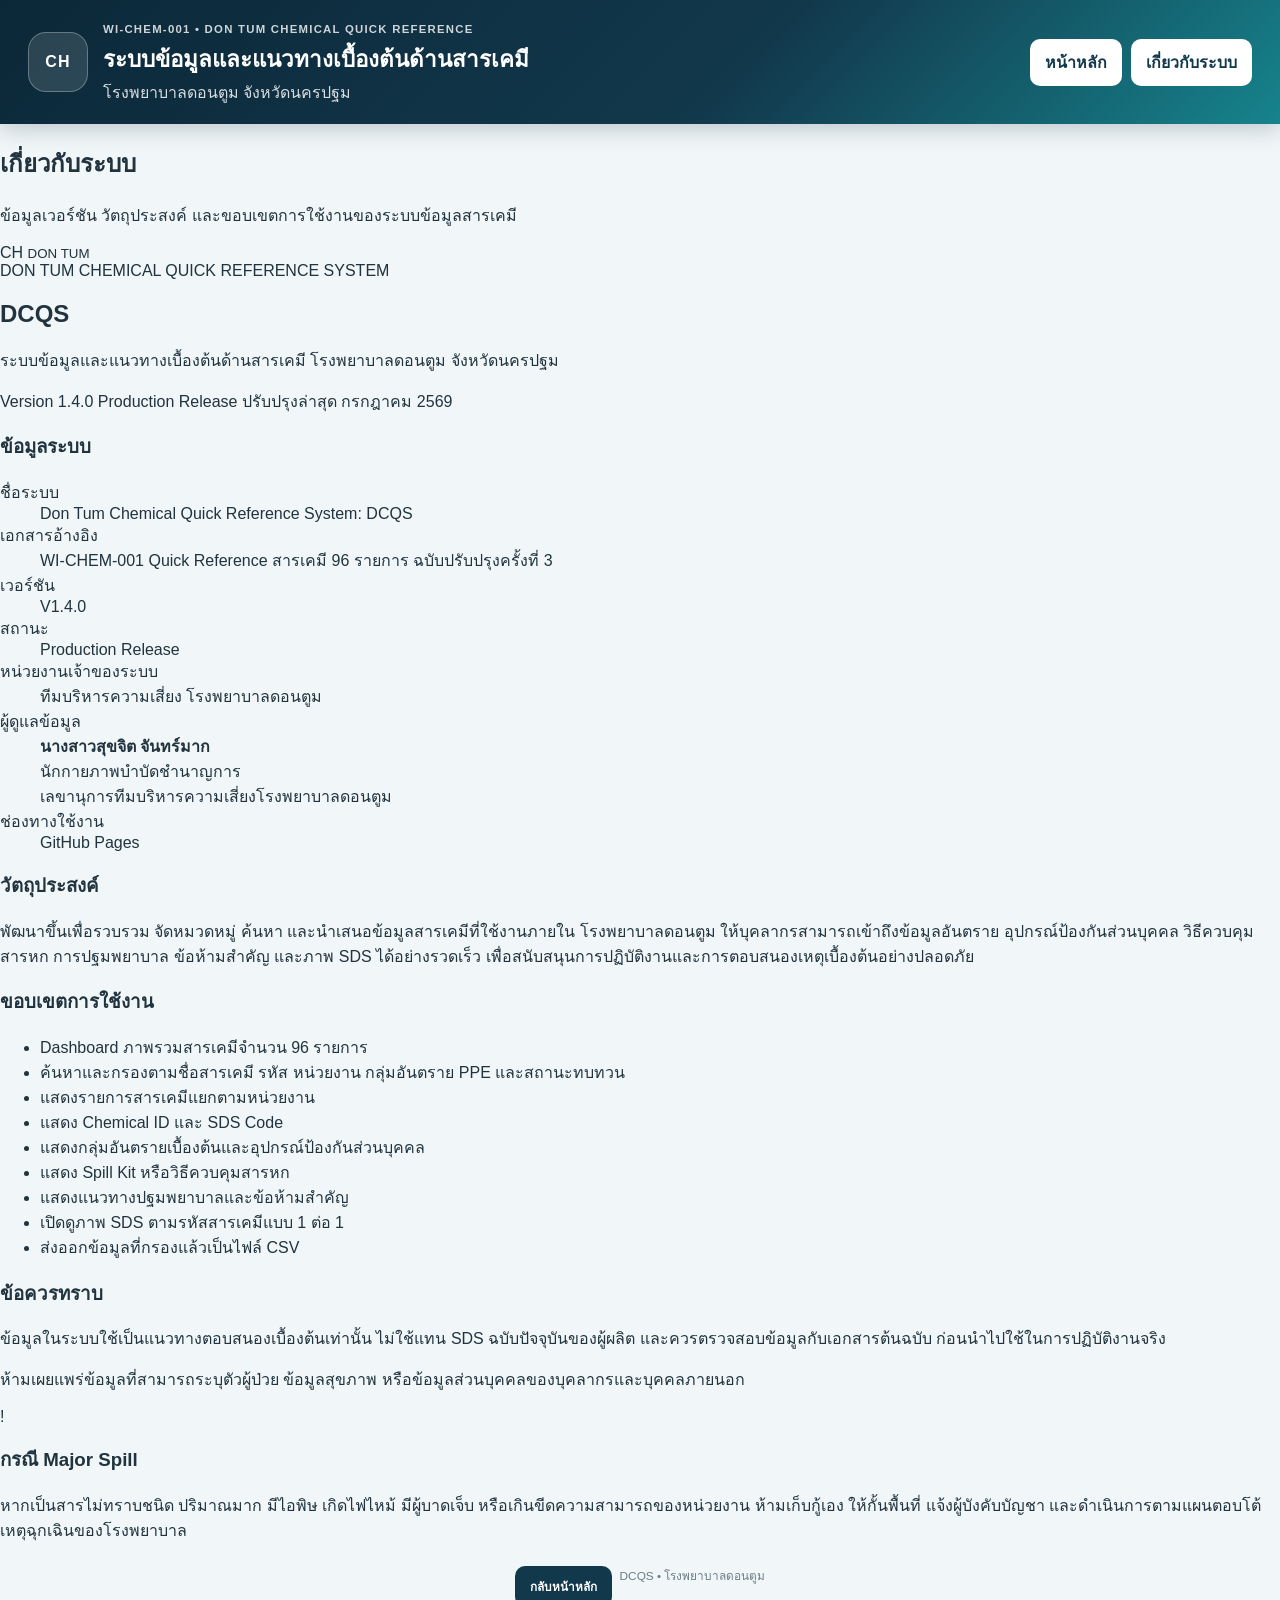
==== about.html @ 9b23b2ec "ปรับระบบให้รองรับทั้งโทรศัพท์และคอมพิวเตอร์" ====
<!doctype html>
<html lang="th">
<head>
  <meta charset="utf-8">
  <meta name="viewport" content="width=device-width, initial-scale=1">
  <meta name="theme-color" content="#12384c">
  <meta name="description" content="ข้อมูลเกี่ยวกับระบบข้อมูลและแนวทางเบื้องต้นด้านสารเคมี โรงพยาบาลดอนตูม">
  <title>เกี่ยวกับระบบ | ระบบข้อมูลสารเคมี โรงพยาบาลดอนตูม</title>
  <link rel="stylesheet" href="assets/style.css?v=15">
</head>
<body class="about-page">
  <header class="topbar">
    <div class="brand">
      <div class="brand-mark">CH</div>
      <div>
        <span class="eyebrow">WI-CHEM-001 • DON TUM CHEMICAL QUICK REFERENCE</span>
        <h1>ระบบข้อมูลและแนวทางเบื้องต้นด้านสารเคมี</h1>
        <p>โรงพยาบาลดอนตูม จังหวัดนครปฐม</p>
      </div>
    </div>
    <div class="header-actions">
      <a class="btn light nav-button" href="index.html">หน้าหลัก</a>
      <a class="btn light nav-button active" href="about.html" aria-current="page">เกี่ยวกับระบบ</a>
    </div>
  </header>

  <main class="about-container">
    <section class="about-page-title">
      <h2>เกี่ยวกับระบบ</h2>
      <p>ข้อมูลเวอร์ชัน วัตถุประสงค์ และขอบเขตการใช้งานของระบบข้อมูลสารเคมี</p>
    </section>

    <section class="about-hero">
      <div class="about-logo" aria-hidden="true">
        <span>CH</span>
        <small>DON TUM</small>
      </div>
      <div class="about-hero-content">
        <span class="about-eyebrow">DON TUM CHEMICAL QUICK REFERENCE SYSTEM</span>
        <h1>DCQS</h1>
        <p>ระบบข้อมูลและแนวทางเบื้องต้นด้านสารเคมี โรงพยาบาลดอนตูม จังหวัดนครปฐม</p>
        <div class="version-badges">
          <span>Version 1.4.0</span>
          <span>Production Release</span>
          <span>ปรับปรุงล่าสุด กรกฎาคม 2569</span>
        </div>
      </div>
    </section>

    <section class="about-grid">
      <article class="about-card">
        <h3>ข้อมูลระบบ</h3>
        <dl class="system-info-list">
          <div>
            <dt>ชื่อระบบ</dt>
            <dd>Don Tum Chemical Quick Reference System: DCQS</dd>
          </div>
          <div>
            <dt>เอกสารอ้างอิง</dt>
            <dd>WI-CHEM-001 Quick Reference สารเคมี 96 รายการ ฉบับปรับปรุงครั้งที่ 3</dd>
          </div>
          <div>
            <dt>เวอร์ชัน</dt>
            <dd>V1.4.0</dd>
          </div>
          <div>
            <dt>สถานะ</dt>
            <dd>Production Release</dd>
          </div>
          <div>
            <dt>หน่วยงานเจ้าของระบบ</dt>
            <dd>ทีมบริหารความเสี่ยง โรงพยาบาลดอนตูม</dd>
          </div>
          <div>
            <dt>ผู้ดูแลข้อมูล</dt>
            <dd>
              <strong>นางสาวสุขจิต จันทร์มาก</strong><br>
              นักกายภาพบำบัดชำนาญการ<br>
              เลขานุการทีมบริหารความเสี่ยงโรงพยาบาลดอนตูม
            </dd>
          </div>
          <div>
            <dt>ช่องทางใช้งาน</dt>
            <dd>GitHub Pages</dd>
          </div>
        </dl>
      </article>

      <article class="about-card">
        <h3>วัตถุประสงค์</h3>
        <p class="about-paragraph">
          พัฒนาขึ้นเพื่อรวบรวม จัดหมวดหมู่ ค้นหา และนำเสนอข้อมูลสารเคมีที่ใช้งานภายใน
          โรงพยาบาลดอนตูม ให้บุคลากรสามารถเข้าถึงข้อมูลอันตราย อุปกรณ์ป้องกันส่วนบุคคล
          วิธีควบคุมสารหก การปฐมพยาบาล ข้อห้ามสำคัญ และภาพ SDS ได้อย่างรวดเร็ว
          เพื่อสนับสนุนการปฏิบัติงานและการตอบสนองเหตุเบื้องต้นอย่างปลอดภัย
        </p>
      </article>

      <article class="about-card">
        <h3>ขอบเขตการใช้งาน</h3>
        <ul class="about-list">
          <li>Dashboard ภาพรวมสารเคมีจำนวน 96 รายการ</li>
          <li>ค้นหาและกรองตามชื่อสารเคมี รหัส หน่วยงาน กลุ่มอันตราย PPE และสถานะทบทวน</li>
          <li>แสดงรายการสารเคมีแยกตามหน่วยงาน</li>
          <li>แสดง Chemical ID และ SDS Code</li>
          <li>แสดงกลุ่มอันตรายเบื้องต้นและอุปกรณ์ป้องกันส่วนบุคคล</li>
          <li>แสดง Spill Kit หรือวิธีควบคุมสารหก</li>
          <li>แสดงแนวทางปฐมพยาบาลและข้อห้ามสำคัญ</li>
          <li>เปิดดูภาพ SDS ตามรหัสสารเคมีแบบ 1 ต่อ 1</li>
          <li>ส่งออกข้อมูลที่กรองแล้วเป็นไฟล์ CSV</li>
        </ul>
      </article>

      <article class="about-card about-warning-card">
        <h3>ข้อควรทราบ</h3>
        <p>
          ข้อมูลในระบบใช้เป็นแนวทางตอบสนองเบื้องต้นเท่านั้น
          ไม่ใช้แทน SDS ฉบับปัจจุบันของผู้ผลิต และควรตรวจสอบข้อมูลกับเอกสารต้นฉบับ
          ก่อนนำไปใช้ในการปฏิบัติงานจริง
        </p>
        <p class="about-strong-warning">
          ห้ามเผยแพร่ข้อมูลที่สามารถระบุตัวผู้ป่วย ข้อมูลสุขภาพ
          หรือข้อมูลส่วนบุคคลของบุคลากรและบุคคลภายนอก
        </p>
      </article>
    </section>

    <section class="about-emergency">
      <div class="about-emergency-icon">!</div>
      <div>
        <h3>กรณี Major Spill</h3>
        <p>
          หากเป็นสารไม่ทราบชนิด ปริมาณมาก มีไอพิษ เกิดไฟไหม้ มีผู้บาดเจ็บ
          หรือเกินขีดความสามารถของหน่วยงาน ห้ามเก็บกู้เอง
          ให้กั้นพื้นที่ แจ้งผู้บังคับบัญชา และดำเนินการตามแผนตอบโต้เหตุฉุกเฉินของโรงพยาบาล
        </p>
      </div>
    </section>

    <footer class="about-footer">
      <a class="btn primary" href="index.html">กลับหน้าหลัก</a>
      <span>DCQS • โรงพยาบาลดอนตูม</span>
    </footer>
  </main>
</body>
</html>
---- assets/style.css ----
:root{
  --navy:#12384c;--navy2:#0b2838;--teal:#16838c;--blue:#2764c5;
  --bg:#f1f6f8;--white:#fff;--text:#20333e;--muted:#6b7d87;
  --border:#d8e4e9;--danger:#b42318;--warning:#a96200;--safe:#257746;
  --shadow:0 8px 28px rgba(17,52,70,.08);
}
*{box-sizing:border-box}html{scroll-behavior:smooth}
body{margin:0;background:var(--bg);color:var(--text);font-family:Tahoma,"Noto Sans Thai",Arial,sans-serif}
button,input,select,textarea{font:inherit}button{cursor:pointer}
.topbar{display:flex;align-items:center;justify-content:space-between;gap:18px;padding:19px 28px;background:linear-gradient(135deg,var(--navy2),var(--navy) 58%,var(--teal));color:#fff;box-shadow:0 5px 22px rgba(11,40,56,.22)}
.brand{display:flex;align-items:center;gap:15px}.brand-mark{display:grid;place-items:center;width:60px;height:60px;border:1px solid rgba(255,255,255,.28);border-radius:18px;background:rgba(255,255,255,.13);font-weight:900;letter-spacing:.08em}
.eyebrow{font-size:.71rem;font-weight:800;letter-spacing:.11em;opacity:.8}.brand h1{margin:4px 0 3px;font-size:1.4rem}.brand p{margin:0;opacity:.84}
.header-actions{display:flex;gap:9px;flex-wrap:wrap}
.btn{display:inline-flex;align-items:center;justify-content:center;gap:7px;border:1px solid transparent;border-radius:10px;padding:10px 14px;font-weight:800;text-decoration:none}
.btn.light{background:#fff;color:var(--navy)}.btn.outline{background:#fff;color:var(--navy);border-color:#b9ccd5}.btn.primary{background:var(--navy);color:#fff}.btn.danger{background:var(--danger);color:#fff}.btn.small{padding:7px 10px;font-size:.76rem}.btn:disabled{opacity:.5;cursor:not-allowed}
.layout{display:grid;grid-template-columns:270px minmax(0,1fr);min-height:calc(100vh - 100px)}
.sidebar{background:#fff;border-right:1px solid var(--border);padding:21px 18px;position:sticky;top:0;height:100vh;overflow:auto}.sidebar-head{display:flex;align-items:center;justify-content:space-between;margin-bottom:18px}
.text-button{border:0;background:transparent;color:var(--blue);font-size:.79rem;font-weight:800}
.field{display:block;margin-bottom:14px}.field>span,.field>label{display:block;margin-bottom:6px;color:var(--muted);font-size:.81rem;font-weight:700}.field input,.field select,.field textarea{width:100%;padding:10px 11px;border:1px solid #c6d6de;border-radius:9px;background:#fff;color:var(--text);outline:none}.field textarea{min-height:82px;resize:vertical}.field input:focus,.field select:focus,.field textarea:focus{border-color:var(--teal);box-shadow:0 0 0 3px rgba(22,131,140,.12)}
.note{display:flex;flex-direction:column;gap:5px;margin-top:16px;padding:12px;border-radius:11px;background:#edf6f7;font-size:.78rem;line-height:1.55}.note b{color:var(--navy)}.note span{color:var(--muted)}.note.warning{background:#fff4df}.note.danger{background:#feebe9}
.content{min-width:0;width:100%;max-width:1750px;margin:0 auto;padding:24px}.page-title{display:flex;align-items:center;justify-content:space-between;gap:16px;margin-bottom:17px}.page-title h2{margin:0 0 5px;color:var(--navy);font-size:1.5rem}.page-title p{margin:0;color:var(--muted)}
.status-banner{margin-bottom:16px;padding:13px 15px;border-radius:11px;border:1px solid #c9dce3;background:#edf7f8;color:var(--navy);line-height:1.5}.status-banner.warning{border-color:#f0d6a6;background:#fff6e5;color:#7d4b00}.status-banner.danger{border-color:#f1c2bd;background:#fff0ee;color:#8f1e16}
.kpi-grid{display:grid;grid-template-columns:repeat(5,minmax(150px,1fr));gap:14px;margin-bottom:16px}.kpi-card{display:flex;align-items:center;gap:13px;padding:17px;background:#fff;border:1px solid var(--border);border-radius:14px;box-shadow:var(--shadow)}.icon{display:grid;place-items:center;width:42px;height:42px;border-radius:12px;background:#eaf4f6;color:var(--teal);font-weight:900}.kpi-card b{display:block;color:var(--navy);font-size:1.72rem;line-height:1.1}.kpi-card small{display:block;margin-top:5px;color:var(--muted)}.kpi-card.hazard .icon{background:#feebe9;color:var(--danger)}.kpi-card.ppe .icon{background:#e9f5ed;color:var(--safe)}
.chart-grid{display:grid;grid-template-columns:repeat(2,minmax(0,1fr));gap:16px;margin-bottom:16px}.panel{min-width:0;background:#fff;border:1px solid var(--border);border-radius:14px;box-shadow:var(--shadow)}.panel-head{display:flex;align-items:flex-start;justify-content:space-between;gap:12px;padding:17px 18px 0}.panel-head h3{margin:0 0 4px;color:var(--navy);font-size:1rem}.panel-head p{margin:0;color:var(--muted);font-size:.81rem}.chart-box{height:325px;padding:12px 16px 18px}
.table-panel{margin-bottom:16px}.table-head{padding-bottom:14px}.legend{display:flex;gap:11px;flex-wrap:wrap;color:var(--muted);font-size:.74rem}.legend span{display:flex;align-items:center;gap:5px}.dot{width:8px;height:8px;border-radius:50%}.dot.danger{background:var(--danger)}.dot.safe{background:var(--safe)}
.table-wrap{overflow:auto;border-top:1px solid var(--border);border-bottom:1px solid var(--border)}table{width:100%;border-collapse:collapse;background:#fff;font-size:.8rem}th,td{padding:10px;border-bottom:1px solid #e7eef2;text-align:left;vertical-align:top}th{position:sticky;top:0;z-index:2;background:#eaf2f5;color:var(--navy);white-space:nowrap;font-size:.75rem}tbody tr:hover td{background:#f8fbfc}.name-cell{min-width:220px}.name-cell b{display:block;color:var(--navy)}.name-cell span{display:block;margin-top:4px;color:var(--muted)}.detail-cell{min-width:165px;line-height:1.5}.badge-list{display:flex;flex-wrap:wrap;gap:4px;min-width:170px}.badge{display:inline-flex;padding:4px 7px;border-radius:999px;font-size:.68rem;font-weight:800;white-space:nowrap}.badge.hazard{background:#feebe9;color:#971f17}.badge.ppe{background:#e9f5ed;color:#1f6a3c}.badge.none{background:#edf2f4;color:#687984}.action-buttons{display:flex;gap:5px;white-space:nowrap}
.pagination{display:flex;justify-content:center;align-items:center;gap:6px;padding:14px;flex-wrap:wrap}.page-btn{min-width:36px;height:36px;border:1px solid #c6d6de;border-radius:8px;background:#fff;color:var(--navy);font-weight:800}.page-btn.active{background:var(--navy);color:#fff;border-color:var(--navy)}.page-btn:disabled{opacity:.4}.empty{text-align:center;padding:34px;color:var(--muted)}
footer{display:flex;justify-content:center;gap:8px;flex-wrap:wrap;padding:7px 0 20px;color:var(--muted);font-size:.74rem}
.toast{position:fixed;right:20px;bottom:20px;z-index:1200;max-width:430px;padding:12px 15px;border-radius:10px;background:var(--navy);color:#fff;box-shadow:0 12px 35px rgba(0,0,0,.2);opacity:0;transform:translateY(12px);pointer-events:none;transition:.22s}.toast.show{opacity:1;transform:translateY(0)}
.admin-shell{max-width:1550px;margin:0 auto;padding:24px}.admin-toolbar{display:flex;align-items:center;justify-content:space-between;gap:14px;margin-bottom:16px}.admin-toolbar h2{margin:0 0 5px;color:var(--navy)}.admin-toolbar p{margin:0;color:var(--muted)}.admin-controls{display:flex;gap:8px;flex-wrap:wrap}.login-card{max-width:620px;margin:35px auto;padding:22px;background:#fff;border:1px solid var(--border);border-radius:15px;box-shadow:var(--shadow)}.login-card h2{margin:0 0 7px;color:var(--navy)}.login-card p{color:var(--muted);line-height:1.55}.login-row{display:flex;gap:8px}.login-row input{flex:1;padding:11px;border:1px solid #c6d6de;border-radius:9px}
.admin-filterbar{display:flex;gap:10px;flex-wrap:wrap;padding:14px 16px;margin-bottom:16px;background:#fff;border:1px solid var(--border);border-radius:13px;box-shadow:var(--shadow)}.admin-filterbar input,.admin-filterbar select{min-width:220px;padding:10px 11px;border:1px solid #c6d6de;border-radius:9px;background:#fff}
.modal{position:fixed;inset:0;z-index:1100;display:none;align-items:center;justify-content:center;padding:18px;background:rgba(8,28,39,.58)}.modal.open{display:flex}.modal-card{width:min(900px,100%);max-height:92vh;overflow:auto;background:#fff;border-radius:16px;box-shadow:0 24px 70px rgba(0,0,0,.25)}.modal-head{position:sticky;top:0;z-index:2;display:flex;align-items:center;justify-content:space-between;padding:17px 20px;background:#fff;border-bottom:1px solid var(--border)}.modal-head h3{margin:0;color:var(--navy)}.close-button{width:36px;height:36px;border:0;border-radius:9px;background:#edf2f4;font-size:1.2rem}.form-body{padding:19px}.form-grid{display:grid;grid-template-columns:repeat(2,minmax(0,1fr));gap:14px}.span-2{grid-column:1/-1}.check-section{padding:13px;border:1px solid var(--border);border-radius:11px}.check-section>strong{display:block;margin-bottom:9px;color:var(--navy)}.check-grid{display:grid;grid-template-columns:repeat(3,minmax(0,1fr));gap:8px}.check-item{display:flex;align-items:flex-start;gap:7px;font-size:.8rem}.check-item input{margin-top:2px}.form-actions{display:flex;justify-content:flex-end;gap:8px;padding-top:17px}
@media(max-width:1200px){.kpi-grid{grid-template-columns:repeat(3,1fr)}}
@media(max-width:920px){.topbar{align-items:flex-start;flex-direction:column}.layout{grid-template-columns:1fr}.sidebar{position:static;height:auto;border-right:0;border-bottom:1px solid var(--border)}.chart-grid{grid-template-columns:1fr}}
@media(max-width:650px){.topbar{padding:17px}.brand{align-items:flex-start}.brand-mark{width:48px;height:48px;border-radius:14px}.brand h1{font-size:1.08rem}.eyebrow{font-size:.61rem}.content,.admin-shell{padding:14px}.page-title,.admin-toolbar{align-items:flex-start;flex-direction:column}.page-title .btn,.admin-controls,.admin-controls .btn{width:100%}.kpi-grid{grid-template-columns:1fr 1fr}.kpi-card:last-child{grid-column:1/-1}.form-grid{grid-template-columns:1fr}.span-2{grid-column:auto}.check-grid{grid-template-columns:1fr 1fr}.login-row{flex-direction:column}}

.department-panel{margin-bottom:16px;padding-bottom:17px}
.department-buttons{display:flex;flex-wrap:wrap;gap:9px;padding:15px 18px 0}
.department-button{display:inline-flex;align-items:center;gap:7px;border:1px solid #c8d8df;border-radius:999px;background:#fff;color:var(--navy);padding:8px 12px;font-weight:800;font-size:.78rem}
.department-button:hover,.department-button.active{background:var(--navy);border-color:var(--navy);color:#fff}
.department-button .count{display:grid;place-items:center;min-width:23px;height:23px;padding:0 6px;border-radius:999px;background:#eaf3f6;color:var(--navy);font-size:.7rem}
.department-button.active .count,.department-button:hover .count{background:rgba(255,255,255,.2);color:#fff}
.gallery-panel{margin-bottom:16px;padding-bottom:18px}
.gallery-heading{align-items:center}
.chemical-card-grid{display:grid;grid-template-columns:repeat(4,minmax(0,1fr));gap:14px;padding:15px 18px 0}
.chemical-card{display:flex;flex-direction:column;min-width:0;overflow:hidden;border:1px solid var(--border);border-radius:13px;background:#fff;box-shadow:0 5px 18px rgba(17,52,70,.07)}
.chemical-card-image{position:relative;display:block;width:100%;height:235px;padding:0;border:0;background:#eaf1f4;overflow:hidden}
.chemical-card-image img{width:100%;height:100%;display:block;object-fit:cover;object-position:top}
.chemical-card-image:hover img{transform:scale(1.025)}
.chemical-card-image img{transition:transform .2s ease}
.image-placeholder{height:100%;display:flex;flex-direction:column;align-items:center;justify-content:center;gap:9px;padding:18px;color:var(--muted);text-align:center;background:linear-gradient(145deg,#eef5f7,#f9fbfc)}
.image-placeholder strong{font-size:2rem;color:#8ca5b1}
.image-status{position:absolute;left:9px;bottom:9px;padding:5px 8px;border-radius:999px;background:rgba(15,45,61,.88);color:#fff;font-size:.66rem;font-weight:800}
.chemical-card-body{display:flex;flex-direction:column;gap:8px;flex:1;padding:13px}
.chemical-card-body h4{margin:0;color:var(--navy);font-size:.94rem;line-height:1.45}
.chemical-card-title{border:0;background:transparent;padding:0;color:inherit;text-align:left;font-weight:900;cursor:pointer}
.chemical-card-title:hover{color:var(--blue)}
.card-department{display:inline-flex;align-self:flex-start;padding:4px 7px;border-radius:999px;background:#eaf4f6;color:var(--teal);font-size:.68rem;font-weight:800}
.card-trade{margin-top:-4px;color:var(--muted);font-size:.75rem}
.card-data{display:grid;grid-template-columns:78px minmax(0,1fr);gap:5px 8px;font-size:.72rem;line-height:1.45}
.card-data dt{color:var(--muted);font-weight:800}.card-data dd{margin:0;color:var(--text)}
.card-actions{display:flex;gap:7px;margin-top:auto;padding-top:4px}
.department-link,.chemical-link{border:0;background:transparent;padding:0;text-align:left;color:var(--blue);font-weight:800;cursor:pointer}
.department-link:hover,.chemical-link:hover{text-decoration:underline}
.sds-library-grid{display:grid;grid-template-columns:repeat(5,minmax(0,1fr));gap:12px;padding:15px 18px 0}
.sds-library-card{overflow:hidden;border:1px solid var(--border);border-radius:12px;background:#fff;cursor:pointer;text-align:left;padding:0}
.sds-library-card img{width:100%;height:225px;display:block;object-fit:cover;object-position:top;background:#edf2f4}
.sds-library-card div{padding:10px}.sds-library-card strong{display:block;color:var(--navy);font-size:.78rem;line-height:1.4}.sds-library-card span{display:block;margin-top:5px;color:var(--muted);font-size:.67rem}
.chemical-detail-card{width:min(1180px,100%);max-height:94vh}
.chemical-detail-body{display:grid;grid-template-columns:minmax(340px,1.15fr) minmax(300px,.85fr);gap:18px;padding:18px}
.detail-image-wrap{min-height:300px;display:flex;align-items:flex-start;justify-content:center;border:1px solid var(--border);border-radius:12px;background:#edf3f5;overflow:auto}
.detail-image-wrap img{display:block;width:100%;height:auto;max-height:78vh;object-fit:contain}
.detail-information{display:flex;flex-direction:column;gap:12px}
.detail-section{padding:13px;border:1px solid var(--border);border-radius:11px;background:#fff}
.detail-section h4{margin:0 0 9px;color:var(--navy)}
.detail-grid{display:grid;grid-template-columns:115px minmax(0,1fr);gap:7px 10px;font-size:.8rem;line-height:1.5}
.detail-grid dt{color:var(--muted);font-weight:800}.detail-grid dd{margin:0}
.detail-note{padding:10px 12px;border-radius:9px;background:#fff5e5;color:#805000;font-size:.75rem;line-height:1.55}
.gallery-empty{grid-column:1/-1;padding:32px;text-align:center;color:var(--muted);border:1px dashed #c8d8df;border-radius:12px}
@media(max-width:1300px){.chemical-card-grid{grid-template-columns:repeat(3,1fr)}.sds-library-grid{grid-template-columns:repeat(4,1fr)}}
@media(max-width:930px){.chemical-card-grid{grid-template-columns:repeat(2,1fr)}.sds-library-grid{grid-template-columns:repeat(3,1fr)}.chemical-detail-body{grid-template-columns:1fr}}
@media(max-width:620px){.chemical-card-grid,.sds-library-grid{grid-template-columns:1fr}.chemical-card-image,.sds-library-card img{height:290px}.detail-grid{grid-template-columns:95px minmax(0,1fr)}}

/* เวอร์ชันปุ่มดูภาพ: ไม่แสดง Thumbnail บนหน้ารายการ */
.chemical-card-no-thumbnail{overflow:visible}
.card-top-line{display:flex;align-items:center;justify-content:space-between;gap:8px}
.image-availability{display:inline-flex;padding:4px 7px;border-radius:999px;font-size:.67rem;font-weight:800;white-space:nowrap}
.image-availability.available{background:#e9f5ed;color:var(--safe)}
.image-availability.unavailable{background:#edf2f4;color:var(--muted)}
.chemical-card-no-thumbnail .chemical-card-body{padding:15px}
.chemical-card-no-thumbnail .card-actions{border-top:1px solid var(--border);padding-top:11px;margin-top:5px}
.sds-library-card-no-thumbnail{cursor:default}
.sds-library-card-no-thumbnail div{display:flex;flex-direction:column;align-items:flex-start;gap:7px;padding:13px}
.sds-library-card-no-thumbnail .btn{margin-top:3px}
.chemical-detail-body.detail-only{grid-template-columns:minmax(0,1fr)}
.chemical-detail-body.detail-only .detail-information{max-width:850px;width:100%;margin:0 auto}
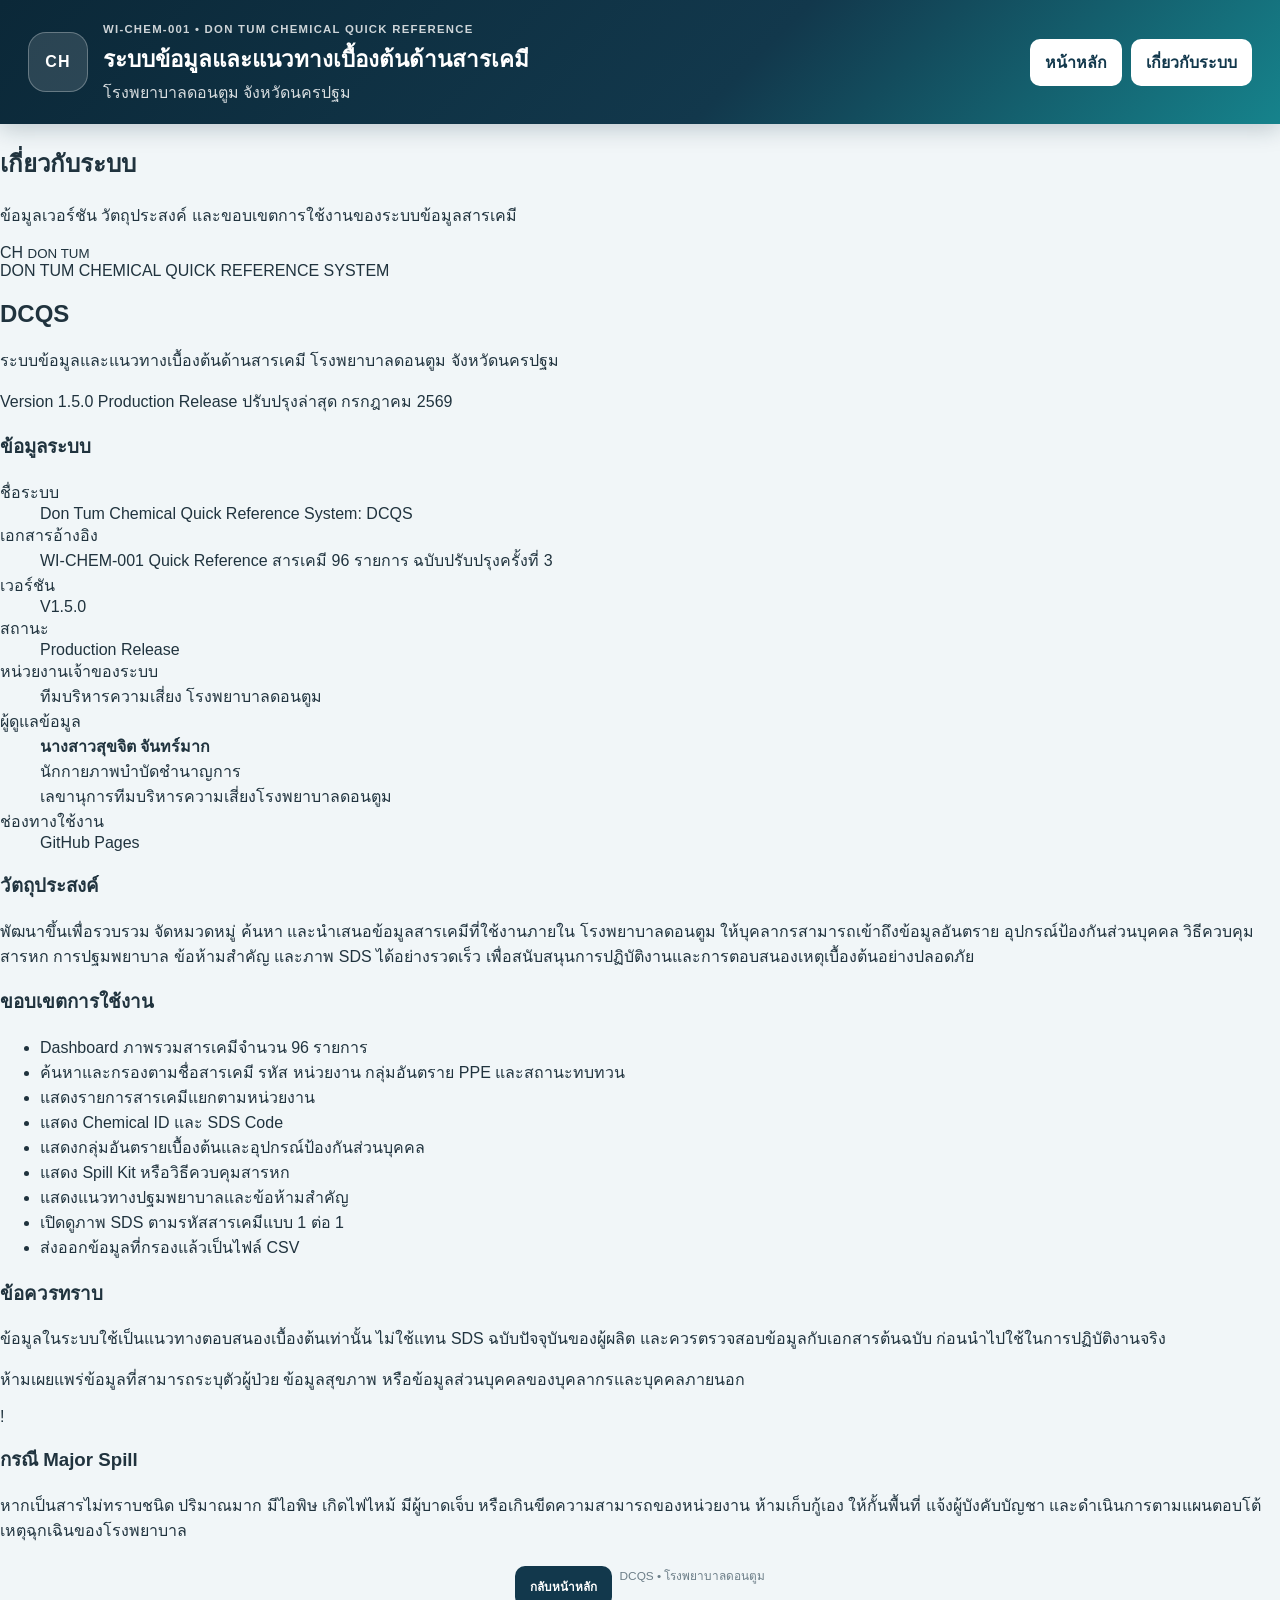
==== commit 5cdad468: "แก้ไขตัวกรองและ Responsive บนโทรศัพท์และคอมพิวเตอร์" ====
--- a/about.html
+++ b/about.html
@@ -6,7 +6,7 @@
   <meta name="theme-color" content="#12384c">
   <meta name="description" content="ข้อมูลเกี่ยวกับระบบข้อมูลและแนวทางเบื้องต้นด้านสารเคมี โรงพยาบาลดอนตูม">
   <title>เกี่ยวกับระบบ | ระบบข้อมูลสารเคมี โรงพยาบาลดอนตูม</title>
-  <link rel="stylesheet" href="assets/style.css?v=15">
+  <link rel="stylesheet" href="assets/style.css?v=16">
 </head>
 <body class="about-page">
   <header class="topbar">
@@ -40,7 +40,7 @@
         <h1>DCQS</h1>
         <p>ระบบข้อมูลและแนวทางเบื้องต้นด้านสารเคมี โรงพยาบาลดอนตูม จังหวัดนครปฐม</p>
         <div class="version-badges">
-          <span>Version 1.4.0</span>
+          <span>Version 1.5.0</span>
           <span>Production Release</span>
           <span>ปรับปรุงล่าสุด กรกฎาคม 2569</span>
         </div>
@@ -61,7 +61,7 @@
           </div>
           <div>
             <dt>เวอร์ชัน</dt>
-            <dd>V1.4.0</dd>
+            <dd>V1.5.0</dd>
           </div>
           <div>
             <dt>สถานะ</dt>
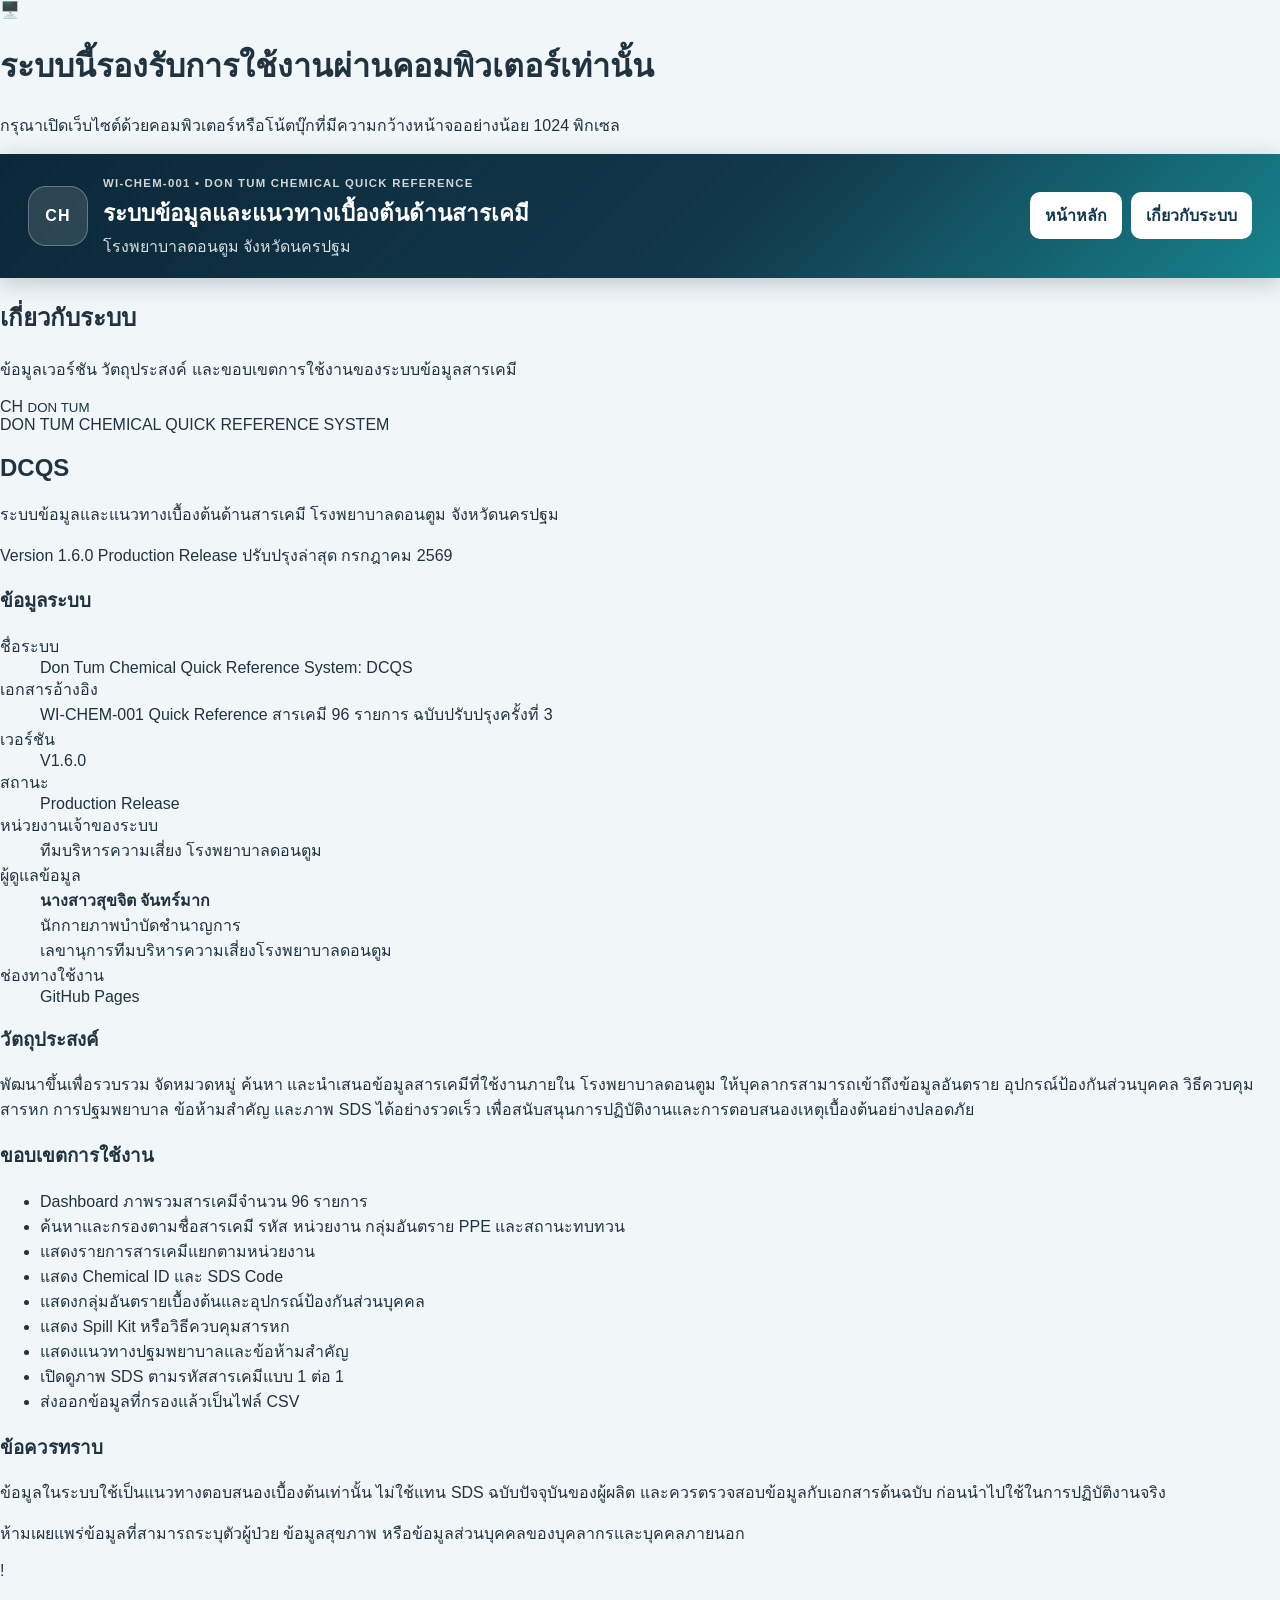
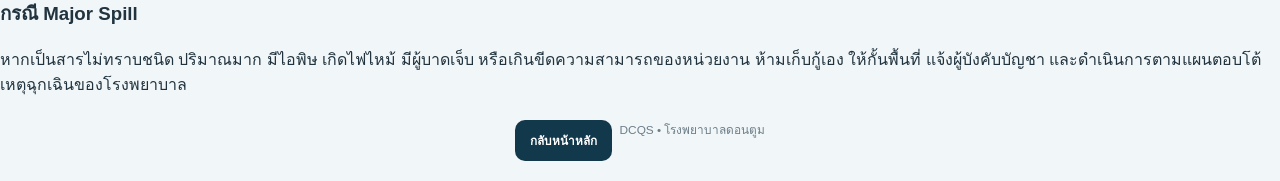
==== commit a687ae41: "ปรับระบบให้ใช้งานเฉพาะคอมพิวเตอร์" ====
--- a/about.html
+++ b/about.html
@@ -6,9 +6,16 @@
   <meta name="theme-color" content="#12384c">
   <meta name="description" content="ข้อมูลเกี่ยวกับระบบข้อมูลและแนวทางเบื้องต้นด้านสารเคมี โรงพยาบาลดอนตูม">
   <title>เกี่ยวกับระบบ | ระบบข้อมูลสารเคมี โรงพยาบาลดอนตูม</title>
-  <link rel="stylesheet" href="assets/style.css?v=16">
+  <link rel="stylesheet" href="assets/style.css?v=17">
 </head>
 <body class="about-page">
+  <div class="desktop-only-notice" role="alert">
+    <div class="desktop-only-card">
+      <div class="desktop-only-icon">🖥️</div>
+      <h1>ระบบนี้รองรับการใช้งานผ่านคอมพิวเตอร์เท่านั้น</h1>
+      <p>กรุณาเปิดเว็บไซต์ด้วยคอมพิวเตอร์หรือโน้ตบุ๊กที่มีความกว้างหน้าจออย่างน้อย 1024 พิกเซล</p>
+    </div>
+  </div>
   <header class="topbar">
     <div class="brand">
       <div class="brand-mark">CH</div>
@@ -40,7 +47,7 @@
         <h1>DCQS</h1>
         <p>ระบบข้อมูลและแนวทางเบื้องต้นด้านสารเคมี โรงพยาบาลดอนตูม จังหวัดนครปฐม</p>
         <div class="version-badges">
-          <span>Version 1.5.0</span>
+          <span>Version 1.6.0</span>
           <span>Production Release</span>
           <span>ปรับปรุงล่าสุด กรกฎาคม 2569</span>
         </div>
@@ -61,7 +68,7 @@
           </div>
           <div>
             <dt>เวอร์ชัน</dt>
-            <dd>V1.5.0</dd>
+            <dd>V1.6.0</dd>
           </div>
           <div>
             <dt>สถานะ</dt>
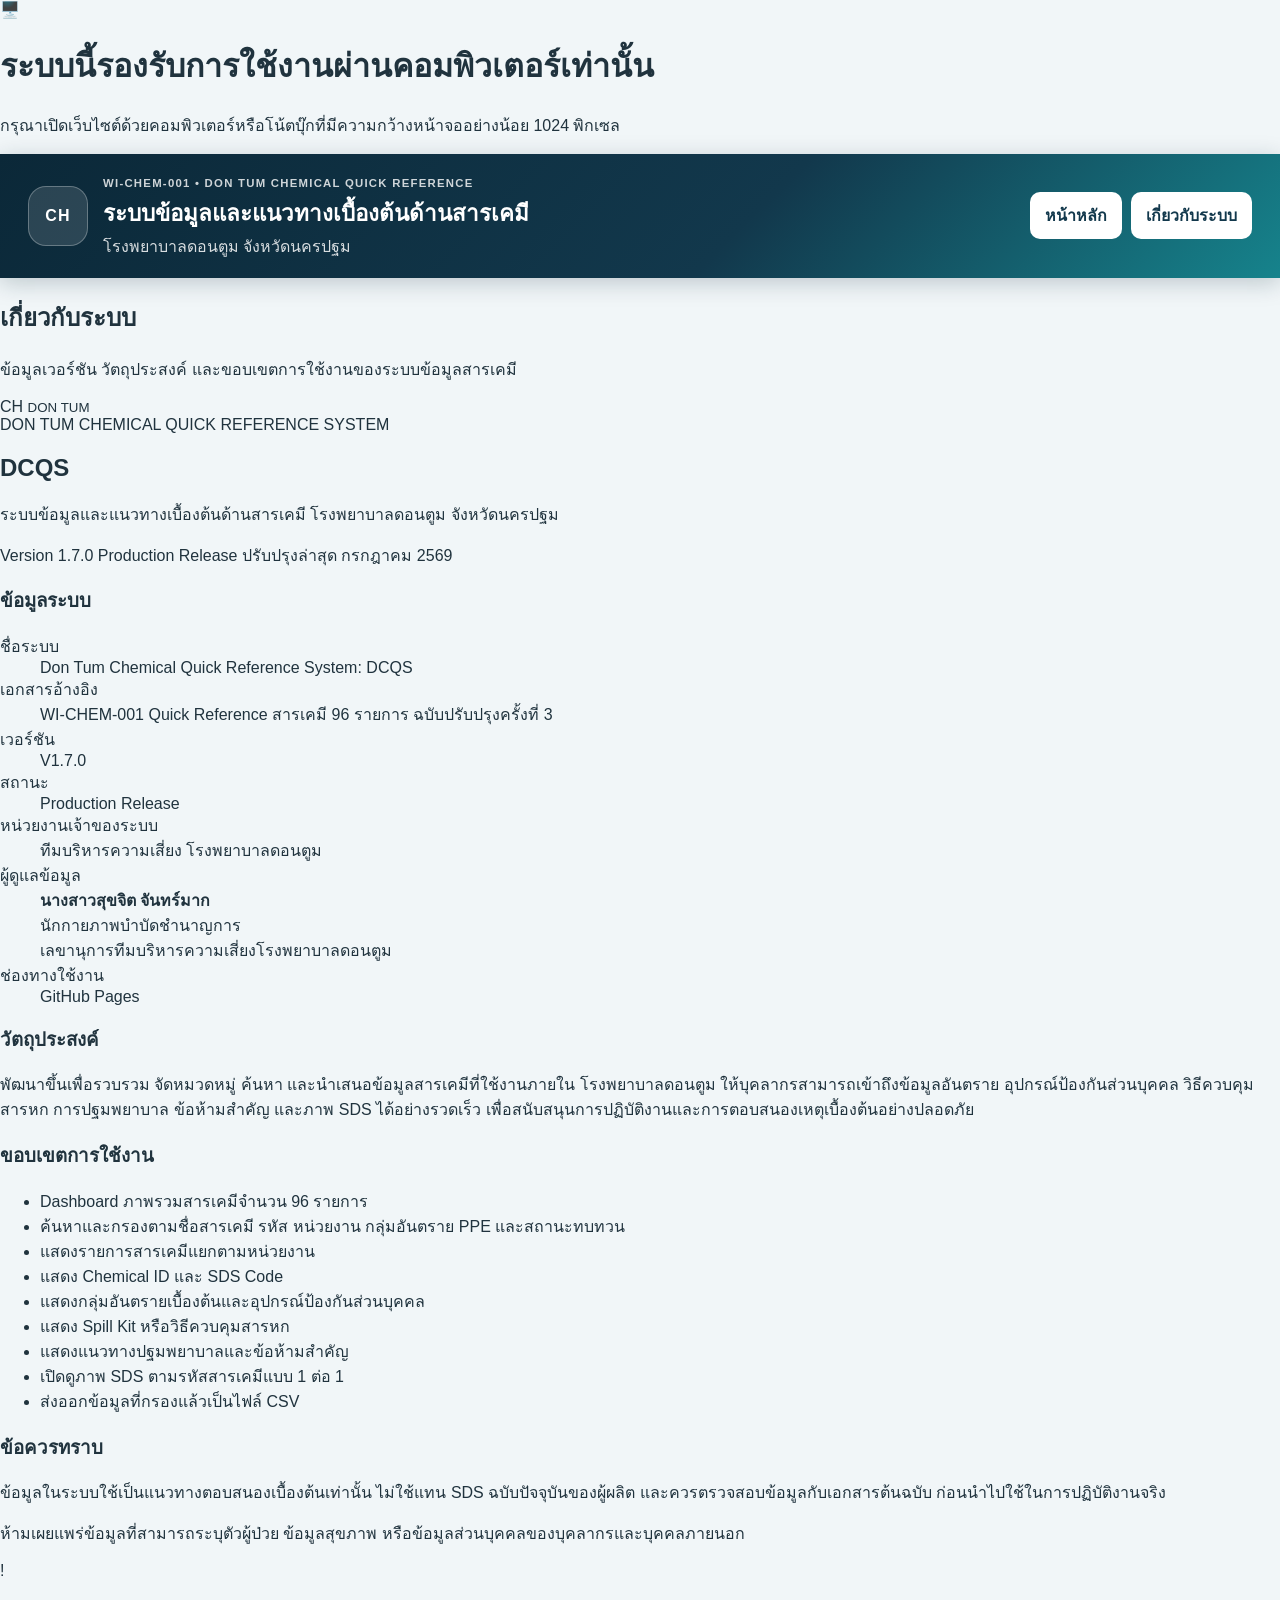
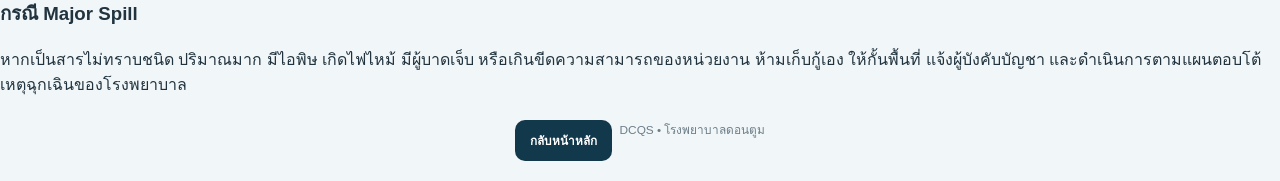
==== commit 9ae95d15: "ปรับข้อมูล Excel และภาพ SDS ชุดล่าสุด" ====
--- a/about.html
+++ b/about.html
@@ -6,7 +6,7 @@
   <meta name="theme-color" content="#12384c">
   <meta name="description" content="ข้อมูลเกี่ยวกับระบบข้อมูลและแนวทางเบื้องต้นด้านสารเคมี โรงพยาบาลดอนตูม">
   <title>เกี่ยวกับระบบ | ระบบข้อมูลสารเคมี โรงพยาบาลดอนตูม</title>
-  <link rel="stylesheet" href="assets/style.css?v=17">
+  <link rel="stylesheet" href="assets/style.css?v=18">
 </head>
 <body class="about-page">
   <div class="desktop-only-notice" role="alert">
@@ -47,7 +47,7 @@
         <h1>DCQS</h1>
         <p>ระบบข้อมูลและแนวทางเบื้องต้นด้านสารเคมี โรงพยาบาลดอนตูม จังหวัดนครปฐม</p>
         <div class="version-badges">
-          <span>Version 1.6.0</span>
+          <span>Version 1.7.0</span>
           <span>Production Release</span>
           <span>ปรับปรุงล่าสุด กรกฎาคม 2569</span>
         </div>
@@ -68,7 +68,7 @@
           </div>
           <div>
             <dt>เวอร์ชัน</dt>
-            <dd>V1.6.0</dd>
+            <dd>V1.7.0</dd>
           </div>
           <div>
             <dt>สถานะ</dt>
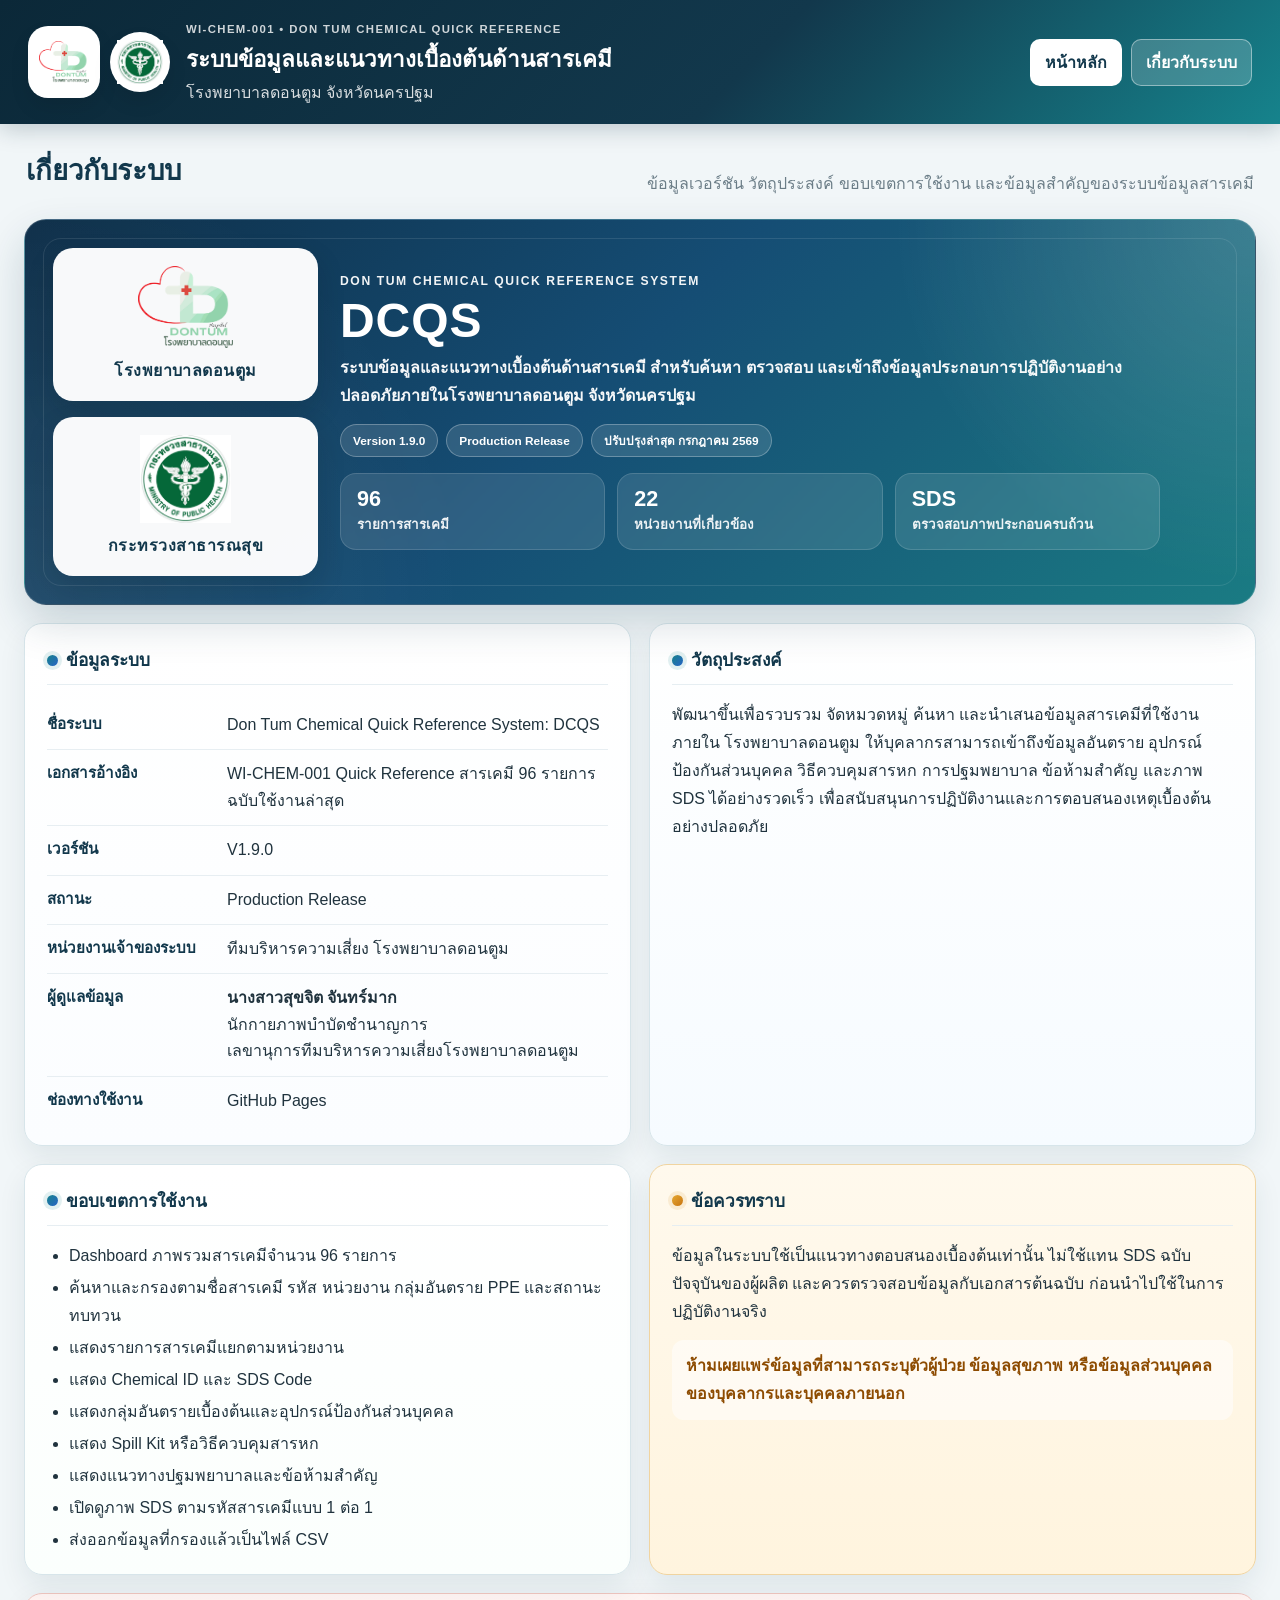
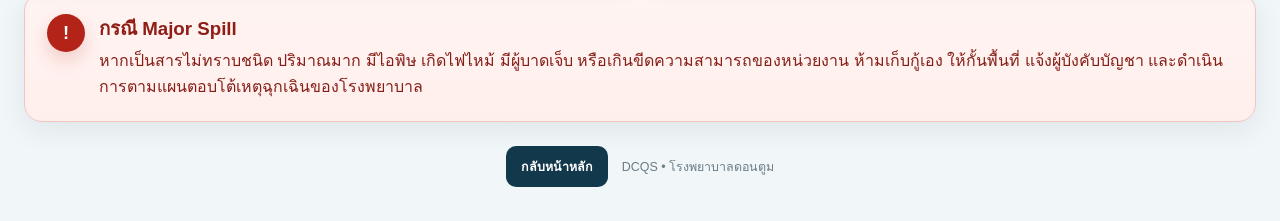
==== commit f250105b: "ปรับข้อมูลสารเคมีตามไฟล์ Excel ล่าสุด" ====
--- a/about.html
+++ b/about.html
@@ -6,7 +6,7 @@
   <meta name="theme-color" content="#12384c">
   <meta name="description" content="ข้อมูลเกี่ยวกับระบบข้อมูลและแนวทางเบื้องต้นด้านสารเคมี โรงพยาบาลดอนตูม">
   <title>เกี่ยวกับระบบ | ระบบข้อมูลสารเคมี โรงพยาบาลดอนตูม</title>
-  <link rel="stylesheet" href="assets/style.css?v=18">
+  <link rel="stylesheet" href="assets/style.css?v=21">
 </head>
 <body class="about-page">
   <div class="desktop-only-notice" role="alert">
@@ -18,7 +18,10 @@
   </div>
   <header class="topbar">
     <div class="brand">
-      <div class="brand-mark">CH</div>
+      <div class="brand-logo-stack" aria-hidden="true">
+        <div class="brand-logo-card primary"><img src="assets/logos/dontum-logo.png" alt=""></div>
+        <div class="brand-logo-card secondary"><img src="assets/logos/moph-logo.png" alt=""></div>
+      </div>
       <div>
         <span class="eyebrow">WI-CHEM-001 • DON TUM CHEMICAL QUICK REFERENCE</span>
         <h1>ระบบข้อมูลและแนวทางเบื้องต้นด้านสารเคมี</h1>
@@ -34,22 +37,33 @@
   <main class="about-container">
     <section class="about-page-title">
       <h2>เกี่ยวกับระบบ</h2>
-      <p>ข้อมูลเวอร์ชัน วัตถุประสงค์ และขอบเขตการใช้งานของระบบข้อมูลสารเคมี</p>
+      <p>ข้อมูลเวอร์ชัน วัตถุประสงค์ ขอบเขตการใช้งาน และข้อมูลสำคัญของระบบข้อมูลสารเคมี</p>
     </section>
 
     <section class="about-hero">
-      <div class="about-logo" aria-hidden="true">
-        <span>CH</span>
-        <small>DON TUM</small>
+      <div class="about-hero-logos" aria-label="โลโก้หน่วยงาน">
+        <div class="hero-logo-card hospital">
+          <img src="assets/logos/dontum-logo.png" alt="โลโก้โรงพยาบาลดอนตูม">
+          <span>โรงพยาบาลดอนตูม</span>
+        </div>
+        <div class="hero-logo-card ministry">
+          <img src="assets/logos/moph-logo.png" alt="โลโก้กระทรวงสาธารณสุข">
+          <span>กระทรวงสาธารณสุข</span>
+        </div>
       </div>
       <div class="about-hero-content">
         <span class="about-eyebrow">DON TUM CHEMICAL QUICK REFERENCE SYSTEM</span>
         <h1>DCQS</h1>
-        <p>ระบบข้อมูลและแนวทางเบื้องต้นด้านสารเคมี โรงพยาบาลดอนตูม จังหวัดนครปฐม</p>
+        <p>ระบบข้อมูลและแนวทางเบื้องต้นด้านสารเคมี สำหรับค้นหา ตรวจสอบ และเข้าถึงข้อมูลประกอบการปฏิบัติงานอย่างปลอดภัยภายในโรงพยาบาลดอนตูม จังหวัดนครปฐม</p>
         <div class="version-badges">
-          <span>Version 1.7.0</span>
+          <span>Version 1.9.0</span>
           <span>Production Release</span>
           <span>ปรับปรุงล่าสุด กรกฎาคม 2569</span>
+        </div>
+        <div class="hero-highlights">
+          <div class="hero-highlight-item"><strong>96</strong><span>รายการสารเคมี</span></div>
+          <div class="hero-highlight-item"><strong>22</strong><span>หน่วยงานที่เกี่ยวข้อง</span></div>
+          <div class="hero-highlight-item"><strong>SDS</strong><span>ตรวจสอบภาพประกอบครบถ้วน</span></div>
         </div>
       </div>
     </section>
@@ -64,11 +78,11 @@
           </div>
           <div>
             <dt>เอกสารอ้างอิง</dt>
-            <dd>WI-CHEM-001 Quick Reference สารเคมี 96 รายการ ฉบับปรับปรุงครั้งที่ 3</dd>
+            <dd>WI-CHEM-001 Quick Reference สารเคมี 96 รายการ ฉบับใช้งานล่าสุด</dd>
           </div>
           <div>
             <dt>เวอร์ชัน</dt>
-            <dd>V1.7.0</dd>
+            <dd>V1.9.0</dd>
           </div>
           <div>
             <dt>สถานะ</dt>
--- a/assets/style.css
+++ b/assets/style.css
@@ -94,3 +94,1353 @@
 .sds-library-card-no-thumbnail .btn{margin-top:3px}
 .chemical-detail-body.detail-only{grid-template-columns:minmax(0,1fr)}
 .chemical-detail-body.detail-only .detail-information{max-width:850px;width:100%;margin:0 auto}
+
+/* แก้ไขชื่อสารเคมีและความตรงกันของตาราง */
+.chemical-name-text{
+  display:block;
+  color:var(--navy);
+  font-weight:900;
+  line-height:1.45;
+}
+.chemical-card-title-static{
+  margin:0;
+  color:var(--navy);
+  font-size:.94rem;
+  line-height:1.45;
+  font-weight:900;
+}
+.detail-image-wrap[hidden]{
+  display:none !important;
+}
+.table-panel table{
+  min-width:1450px;
+}
+.table-panel th:nth-child(1),
+.table-panel td:nth-child(1){width:55px;min-width:55px}
+.table-panel th:nth-child(2),
+.table-panel td:nth-child(2){width:115px;min-width:115px}
+.table-panel th:nth-child(3),
+.table-panel td:nth-child(3){width:85px;min-width:85px}
+.table-panel th:nth-child(4),
+.table-panel td:nth-child(4){width:310px;min-width:310px}
+.table-panel th:nth-child(5),
+.table-panel td:nth-child(5){width:85px;min-width:85px;text-align:center}
+.table-panel th:nth-child(6),
+.table-panel td:nth-child(6){width:105px;min-width:105px}
+.table-panel th:nth-child(7),
+.table-panel td:nth-child(7){width:165px;min-width:165px}
+.table-panel th:nth-child(8),
+.table-panel td:nth-child(8){width:210px;min-width:210px}
+.table-panel th:nth-child(9),
+.table-panel td:nth-child(9){width:240px;min-width:240px}
+.table-panel th:nth-child(10),
+.table-panel td:nth-child(10){width:190px;min-width:190px}
+
+/* WI-CHEM-001 Quick Reference */
+.kpi-card.warning-card .icon{background:#fff2d8;color:#9a5b00}
+.card-highlight{padding:9px 10px;border-radius:9px;font-size:.74rem;line-height:1.5}
+.danger-highlight{background:#fff0ee;color:#902017}
+.detail-paragraph{margin:0;white-space:pre-line;line-height:1.65;font-size:.83rem}
+.detail-section.safe-section{background:#f0f8f3}
+.detail-section.first-aid-section{background:#eef6fb}
+.detail-section.danger-section{background:#fff0ee}
+.detail-section.review-section{background:#fff6e5}
+.table-panel table{min-width:2600px}
+.table-panel th,.table-panel td{vertical-align:top}
+.table-panel th:nth-child(1),.table-panel td:nth-child(1){width:55px;min-width:55px}
+.table-panel th:nth-child(2),.table-panel td:nth-child(2){width:155px;min-width:155px}
+.table-panel th:nth-child(3),.table-panel td:nth-child(3){width:110px;min-width:110px}
+.table-panel th:nth-child(4),.table-panel td:nth-child(4){width:260px;min-width:260px}
+.table-panel th:nth-child(5),.table-panel td:nth-child(5){width:90px;min-width:90px;text-align:center}
+.table-panel th:nth-child(6),.table-panel td:nth-child(6){width:220px;min-width:220px}
+.table-panel th:nth-child(7),.table-panel td:nth-child(7){width:260px;min-width:260px}
+.table-panel th:nth-child(8),.table-panel td:nth-child(8){width:390px;min-width:390px}
+.table-panel th:nth-child(9),.table-panel td:nth-child(9){width:390px;min-width:390px}
+.table-panel th:nth-child(10),.table-panel td:nth-child(10){width:350px;min-width:350px}
+.table-panel th:nth-child(11),.table-panel td:nth-child(11){width:300px;min-width:300px}
+.long-text-cell{white-space:normal;line-height:1.6}
+.hazard-text-cell{color:#9a241b;font-weight:800;line-height:1.55}
+.safe-text{color:#236843}
+.danger-text{color:#9a241b}
+.review-status-cell{background:#fff9ed;color:#805000;line-height:1.55}
+.chemical-name-text{display:block;color:var(--navy);font-weight:900;line-height:1.45}
+.name-cell span{display:block;margin-top:4px;color:var(--muted);font-size:.72rem}
+.note.danger{background:#fff0ee}
+@media(max-width:650px){
+  .table-panel table{min-width:2400px}
+}
+
+
+/* เมนูและหน้าเกี่ยวกับระบบ */
+.nav-button.active{
+  background:rgba(255,255,255,.18);
+  color:#fff;
+  border-color:rgba(255,255,255,.42);
+}
+.footer-link{
+  color:var(--blue);
+  font-weight:800;
+  text-decoration:none;
+}
+.footer-link:hover{text-decoration:underline}
+
+.about-page{min-height:100vh}
+.about-container{
+  width:100%;
+  max-width:1600px;
+  margin:0 auto;
+  padding:24px;
+}
+.about-page-title{margin-bottom:18px}
+.about-page-title h2{
+  margin:0 0 5px;
+  color:var(--navy);
+  font-size:1.55rem;
+}
+.about-page-title p{
+  margin:0;
+  color:var(--muted);
+}
+.about-hero{
+  display:flex;
+  align-items:center;
+  gap:22px;
+  min-height:174px;
+  padding:28px 26px;
+  margin-bottom:18px;
+  border-radius:16px;
+  background:linear-gradient(135deg,#143b68,#1e5b8e);
+  color:#fff;
+  box-shadow:0 10px 28px rgba(18,56,76,.17);
+}
+.about-logo{
+  flex:0 0 150px;
+  width:150px;
+  height:112px;
+  display:flex;
+  flex-direction:column;
+  align-items:center;
+  justify-content:center;
+  border-radius:17px;
+  background:#fff;
+  color:var(--teal);
+  box-shadow:0 5px 18px rgba(0,0,0,.15);
+}
+.about-logo span{
+  font-size:2.7rem;
+  line-height:1;
+  font-weight:900;
+  letter-spacing:.05em;
+}
+.about-logo small{
+  margin-top:8px;
+  color:var(--navy);
+  font-weight:900;
+  letter-spacing:.08em;
+}
+.about-hero-content{min-width:0}
+.about-eyebrow{
+  display:block;
+  margin-bottom:5px;
+  font-size:.73rem;
+  font-weight:900;
+  letter-spacing:.13em;
+  opacity:.9;
+}
+.about-hero h1{
+  margin:0;
+  font-size:2.55rem;
+  line-height:1.05;
+}
+.about-hero p{
+  margin:6px 0 12px;
+  line-height:1.55;
+  font-weight:700;
+}
+.version-badges{
+  display:flex;
+  flex-wrap:wrap;
+  gap:8px;
+}
+.version-badges span{
+  display:inline-flex;
+  align-items:center;
+  min-height:28px;
+  padding:5px 10px;
+  border:1px solid rgba(255,255,255,.35);
+  border-radius:999px;
+  background:rgba(255,255,255,.12);
+  font-size:.74rem;
+  font-weight:800;
+}
+.about-grid{
+  display:grid;
+  grid-template-columns:repeat(2,minmax(0,1fr));
+  gap:16px;
+}
+.about-card{
+  padding:20px;
+  border:1px solid var(--border);
+  border-radius:14px;
+  background:#fff;
+  box-shadow:var(--shadow);
+}
+.about-card h3{
+  margin:0 0 14px;
+  color:var(--navy);
+  font-size:1.05rem;
+}
+.about-paragraph,
+.about-card p{
+  margin:0;
+  color:var(--text);
+  line-height:1.75;
+}
+.system-info-list{margin:0}
+.system-info-list>div{
+  display:grid;
+  grid-template-columns:165px minmax(0,1fr);
+  gap:10px;
+  padding:9px 0;
+  border-bottom:1px solid #e7eef2;
+}
+.system-info-list>div:last-child{border-bottom:0}
+.system-info-list dt{
+  color:var(--navy);
+  font-weight:900;
+}
+.system-info-list dd{
+  margin:0;
+  line-height:1.55;
+}
+.about-list{
+  margin:0;
+  padding-left:20px;
+  line-height:1.75;
+}
+.about-warning-card{
+  border-color:#efd08d;
+  background:#fff7e8;
+}
+.about-strong-warning{
+  margin-top:14px !important;
+  color:#8d4b00 !important;
+  font-weight:900;
+}
+.about-emergency{
+  display:flex;
+  align-items:flex-start;
+  gap:14px;
+  margin-top:16px;
+  padding:17px 19px;
+  border:1px solid #efb9b3;
+  border-radius:14px;
+  background:#fff0ee;
+  color:#851e17;
+  box-shadow:var(--shadow);
+}
+.about-emergency-icon{
+  flex:0 0 38px;
+  width:38px;
+  height:38px;
+  display:grid;
+  place-items:center;
+  border-radius:50%;
+  background:#b42318;
+  color:#fff;
+  font-size:1.15rem;
+  font-weight:900;
+}
+.about-emergency h3{
+  margin:0 0 5px;
+  color:#8f1d16;
+}
+.about-emergency p{
+  margin:0;
+  line-height:1.65;
+}
+.about-footer{
+  display:flex;
+  justify-content:center;
+  align-items:center;
+  gap:14px;
+  flex-wrap:wrap;
+  padding:22px 0 10px;
+  color:var(--muted);
+  font-size:.78rem;
+}
+
+@media(max-width:820px){
+  .about-grid{grid-template-columns:1fr}
+}
+@media(max-width:650px){
+  .about-container{padding:14px}
+  .about-hero{
+    align-items:flex-start;
+    flex-direction:column;
+    padding:20px;
+  }
+  .about-logo{
+    width:115px;
+    height:85px;
+    flex-basis:85px;
+  }
+  .about-logo span{font-size:2rem}
+  .about-hero h1{font-size:2rem}
+  .system-info-list>div{
+    grid-template-columns:1fr;
+    gap:4px;
+  }
+}
+
+
+/* รองรับสารเคมีที่ใช้ในหลายหน่วยงาน */
+.department-tag-list{
+  display:flex;
+  flex-wrap:wrap;
+  gap:5px;
+}
+.department-tag-list.compact{
+  flex:1;
+  min-width:0;
+}
+.department-mini-button{
+  display:inline-flex;
+  align-items:center;
+  max-width:100%;
+  padding:4px 7px;
+  border:1px solid #c9dce3;
+  border-radius:999px;
+  background:#edf6f7;
+  color:var(--teal);
+  font-size:.68rem;
+  font-weight:800;
+  line-height:1.3;
+  text-align:left;
+}
+.department-mini-button:hover{
+  border-color:var(--navy);
+  background:var(--navy);
+  color:#fff;
+}
+.department-mini-button.compact{
+  padding:4px 7px;
+  font-size:.66rem;
+}
+.multi-department-cell{
+  min-width:210px;
+}
+.card-top-line{
+  align-items:flex-start;
+}
+.table-panel th:nth-child(2),
+.table-panel td:nth-child(2){
+  width:230px;
+  min-width:230px;
+}
+
+
+/* =========================================================
+   MOBILE RESPONSIVE — Version 1.3.0
+   ========================================================= */
+html,body{max-width:100%;overflow-x:hidden}
+button,a,input,select{-webkit-tap-highlight-color:transparent}
+.mobile-filter-button,
+.mobile-close-button,
+.filter-backdrop{display:none}
+.sidebar-head-actions{display:flex;align-items:center;gap:7px}
+
+@media(max-width:820px){
+  .topbar{
+    position:sticky;
+    top:0;
+    z-index:900;
+    align-items:flex-start;
+    flex-direction:column;
+    gap:11px;
+    padding:12px 14px;
+  }
+  .brand{
+    width:100%;
+    align-items:center;
+    gap:10px;
+  }
+  .brand-mark{
+    flex:0 0 46px;
+    width:46px;
+    height:46px;
+    border-radius:13px;
+    font-size:.86rem;
+  }
+  .brand>div:last-child{min-width:0}
+  .eyebrow{
+    display:block;
+    max-width:100%;
+    overflow:hidden;
+    text-overflow:ellipsis;
+    white-space:nowrap;
+    font-size:.55rem;
+    letter-spacing:.07em;
+  }
+  .brand h1{
+    margin:3px 0 2px;
+    font-size:1.02rem;
+    line-height:1.25;
+  }
+  .brand p{font-size:.72rem}
+  .header-actions{
+    display:grid;
+    grid-template-columns:repeat(auto-fit,minmax(92px,1fr));
+    width:100%;
+    gap:7px;
+  }
+  .header-actions .btn{
+    width:100%;
+    min-height:42px;
+    padding:8px 9px;
+    font-size:.76rem;
+  }
+  .mobile-filter-button{display:inline-flex}
+
+  .layout{
+    display:block;
+    min-height:auto;
+  }
+  .sidebar{
+    position:fixed;
+    inset:0 auto 0 0;
+    z-index:1300;
+    width:min(88vw,360px);
+    height:100dvh;
+    padding:16px;
+    border-right:0;
+    box-shadow:14px 0 38px rgba(8,28,39,.24);
+    transform:translateX(-105%);
+    transition:transform .24s ease;
+    overscroll-behavior:contain;
+  }
+  body.filter-open .sidebar{transform:translateX(0)}
+  .mobile-close-button{
+    display:grid;
+    place-items:center;
+    width:38px;
+    height:38px;
+    padding:0;
+    border:0;
+    border-radius:10px;
+    background:#e9f0f3;
+    color:var(--navy);
+    font-size:1.35rem;
+    line-height:1;
+  }
+  .filter-backdrop{
+    position:fixed;
+    inset:0;
+    z-index:1250;
+    width:100%;
+    height:100%;
+    padding:0;
+    border:0;
+    background:rgba(8,28,39,.48);
+  }
+  body.filter-open .filter-backdrop{display:block}
+
+  .content{
+    width:100%;
+    padding:12px;
+  }
+  .page-title{
+    align-items:flex-start;
+    flex-direction:column;
+    gap:10px;
+    margin-bottom:12px;
+  }
+  .page-title h2{font-size:1.25rem}
+  .page-title p{
+    font-size:.78rem;
+    line-height:1.45;
+  }
+  .page-title>.btn{
+    width:100%;
+    min-height:43px;
+  }
+  .status-banner{
+    margin-bottom:12px;
+    padding:11px 12px;
+    font-size:.77rem;
+    line-height:1.55;
+  }
+
+  .kpi-grid{
+    grid-template-columns:repeat(2,minmax(0,1fr));
+    gap:8px;
+    margin-bottom:12px;
+  }
+  .kpi-card{
+    min-height:82px;
+    gap:8px;
+    padding:11px;
+    border-radius:12px;
+  }
+  .kpi-card:last-child{grid-column:1/-1}
+  .icon{
+    flex:0 0 34px;
+    width:34px;
+    height:34px;
+    border-radius:9px;
+    font-size:.84rem;
+  }
+  .kpi-card b{font-size:1.35rem}
+  .kpi-card small{
+    margin-top:4px;
+    font-size:.67rem;
+    line-height:1.3;
+  }
+
+  .panel{
+    border-radius:12px;
+    box-shadow:0 5px 18px rgba(17,52,70,.07);
+  }
+  .panel-head{
+    padding:14px 14px 0;
+  }
+  .panel-head h3{font-size:.94rem}
+  .panel-head p{
+    font-size:.73rem;
+    line-height:1.4;
+  }
+
+  .department-panel{
+    margin-bottom:12px;
+    padding-bottom:12px;
+  }
+  .department-buttons{
+    flex-wrap:nowrap;
+    gap:7px;
+    padding:12px 14px 4px;
+    overflow-x:auto;
+    scroll-snap-type:x proximity;
+    scrollbar-width:thin;
+    -webkit-overflow-scrolling:touch;
+  }
+  .department-button{
+    flex:0 0 auto;
+    min-height:40px;
+    padding:7px 10px;
+    scroll-snap-align:start;
+    font-size:.72rem;
+  }
+
+  .gallery-panel{
+    display:block;
+    margin-bottom:12px;
+    padding-bottom:12px;
+  }
+  .gallery-heading{
+    align-items:flex-start;
+  }
+  .gallery-heading #closeGallery{display:none}
+  .chemical-card-grid{
+    grid-template-columns:1fr;
+    gap:10px;
+    padding:12px;
+  }
+  .chemical-card{
+    border-radius:12px;
+  }
+  .chemical-card-no-thumbnail .chemical-card-body{
+    gap:9px;
+    padding:13px;
+  }
+  .card-top-line{
+    align-items:flex-start;
+    flex-wrap:wrap;
+  }
+  .department-tag-list.compact{
+    flex:1 1 210px;
+  }
+  .image-availability{
+    flex:0 0 auto;
+  }
+  .chemical-card-title-static{
+    font-size:1rem;
+    line-height:1.45;
+  }
+  .card-data{
+    grid-template-columns:74px minmax(0,1fr);
+    gap:7px 8px;
+    font-size:.75rem;
+    line-height:1.55;
+  }
+  .card-data dd{
+    overflow-wrap:anywhere;
+  }
+  .card-actions{
+    display:grid;
+    grid-template-columns:1fr 1fr;
+    gap:8px;
+  }
+  .card-actions .btn{
+    width:100%;
+    min-height:42px;
+  }
+
+  .chart-grid{
+    grid-template-columns:1fr;
+    gap:12px;
+    margin-bottom:12px;
+  }
+  .chart-box{
+    height:270px;
+    padding:8px 10px 14px;
+  }
+
+  /* บนมือถือใช้การ์ดแทนตารางกว้าง 11 คอลัมน์ */
+  .table-panel{display:none}
+
+  footer{
+    gap:5px;
+    padding:10px 6px 18px;
+    font-size:.68rem;
+    line-height:1.5;
+    text-align:center;
+  }
+  .toast{
+    right:12px;
+    bottom:12px;
+    left:12px;
+    max-width:none;
+    font-size:.78rem;
+  }
+
+  .modal{
+    align-items:stretch;
+    padding:0;
+  }
+  .modal-card,
+  .chemical-detail-card{
+    width:100%;
+    height:100dvh;
+    max-height:none;
+    border-radius:0;
+  }
+  .modal-head{
+    min-height:58px;
+    padding:10px 12px;
+  }
+  .modal-head h3{
+    padding-right:8px;
+    font-size:.95rem;
+    line-height:1.35;
+  }
+  .close-button{
+    flex:0 0 42px;
+    width:42px;
+    height:42px;
+  }
+  .chemical-detail-body,
+  .chemical-detail-body.detail-only{
+    display:block;
+    padding:12px;
+  }
+  .detail-image-wrap{
+    min-height:0;
+    max-height:none;
+    margin-bottom:12px;
+    border-radius:9px;
+    overflow:auto;
+  }
+  .detail-image-wrap img{
+    width:100%;
+    max-height:none;
+    object-fit:contain;
+  }
+  .detail-information{
+    gap:9px;
+  }
+  .detail-section{
+    padding:11px;
+    border-radius:9px;
+  }
+  .detail-section h4{
+    margin-bottom:7px;
+    font-size:.9rem;
+  }
+  .detail-grid{
+    grid-template-columns:92px minmax(0,1fr);
+    gap:7px 8px;
+    font-size:.76rem;
+  }
+  .detail-paragraph{
+    font-size:.77rem;
+    line-height:1.65;
+    overflow-wrap:anywhere;
+  }
+  .detail-note{
+    font-size:.72rem;
+    line-height:1.55;
+  }
+
+  /* หน้าเกี่ยวกับระบบ */
+  .about-container{
+    padding:12px;
+  }
+  .about-page-title{
+    margin-bottom:12px;
+  }
+  .about-page-title h2{font-size:1.25rem}
+  .about-page-title p{
+    font-size:.76rem;
+    line-height:1.5;
+  }
+  .about-hero{
+    align-items:flex-start;
+    flex-direction:column;
+    gap:14px;
+    min-height:0;
+    padding:17px;
+    margin-bottom:12px;
+    border-radius:13px;
+  }
+  .about-logo{
+    flex-basis:76px;
+    width:105px;
+    height:76px;
+    border-radius:12px;
+  }
+  .about-logo span{font-size:1.8rem}
+  .about-logo small{
+    margin-top:4px;
+    font-size:.62rem;
+  }
+  .about-eyebrow{
+    font-size:.58rem;
+    letter-spacing:.08em;
+  }
+  .about-hero h1{font-size:1.9rem}
+  .about-hero p{
+    font-size:.78rem;
+    line-height:1.55;
+  }
+  .version-badges{gap:6px}
+  .version-badges span{
+    min-height:26px;
+    padding:4px 8px;
+    font-size:.66rem;
+  }
+  .about-grid{
+    grid-template-columns:1fr;
+    gap:10px;
+  }
+  .about-card{
+    padding:14px;
+    border-radius:12px;
+  }
+  .about-card h3{
+    margin-bottom:10px;
+    font-size:.98rem;
+  }
+  .about-card p,
+  .about-paragraph,
+  .about-list{
+    font-size:.78rem;
+    line-height:1.65;
+  }
+  .system-info-list>div{
+    grid-template-columns:1fr;
+    gap:4px;
+    padding:8px 0;
+    font-size:.78rem;
+  }
+  .about-emergency{
+    gap:10px;
+    margin-top:10px;
+    padding:13px;
+    border-radius:12px;
+  }
+  .about-emergency-icon{
+    flex-basis:34px;
+    width:34px;
+    height:34px;
+  }
+  .about-emergency h3{font-size:.95rem}
+  .about-emergency p{
+    font-size:.77rem;
+    line-height:1.6;
+  }
+  .about-footer{
+    flex-direction:column;
+    gap:9px;
+    padding:16px 0 8px;
+  }
+  .about-footer .btn{
+    width:100%;
+    min-height:44px;
+  }
+}
+
+@media(max-width:420px){
+  .brand-mark{display:none}
+  .brand h1{font-size:.96rem}
+  .brand p{font-size:.68rem}
+  .header-actions{
+    grid-template-columns:repeat(3,minmax(0,1fr));
+  }
+  .header-actions .btn{
+    padding:7px 5px;
+    font-size:.69rem;
+  }
+  .kpi-card{
+    min-height:78px;
+    padding:10px;
+  }
+  .kpi-card small{font-size:.63rem}
+  .department-mini-button{
+    font-size:.62rem;
+  }
+  .card-actions{
+    grid-template-columns:1fr;
+  }
+  .chart-box{height:250px}
+  .detail-grid{
+    grid-template-columns:82px minmax(0,1fr);
+  }
+}
+
+/* รองรับโทรศัพท์แนวนอน */
+@media(max-width:820px) and (orientation:landscape){
+  .topbar{position:relative}
+  .modal-card,
+  .chemical-detail-card{height:100dvh}
+  .chemical-detail-body{
+    display:grid;
+    grid-template-columns:minmax(280px,.9fr) minmax(320px,1.1fr);
+    gap:12px;
+  }
+  .chemical-detail-body.detail-only{
+    display:block;
+  }
+  .detail-image-wrap{
+    margin-bottom:0;
+  }
+}
+
+
+/* =========================================================
+   RESPONSIVE PATCH — PHONE + TABLET + DESKTOP (v1.4.0)
+   ========================================================= */
+
+/* hidden ต้องชนะกฎ display อื่นเสมอ */
+[hidden],
+.gallery-panel[hidden]{
+  display:none !important;
+}
+
+/* ป้องกันองค์ประกอบกว้างดันหน้าเว็บบนทุกอุปกรณ์ */
+img,canvas,svg{
+  max-width:100%;
+}
+.content,
+.panel,
+.chart-grid,
+.table-wrap{
+  min-width:0;
+}
+.table-wrap{
+  width:100%;
+  overflow-x:auto;
+  overscroll-behavior-inline:contain;
+  -webkit-overflow-scrolling:touch;
+}
+
+/* คอมพิวเตอร์และโน้ตบุ๊ก */
+@media(min-width:821px){
+  .mobile-filter-button,
+  .mobile-close-button,
+  .filter-backdrop{
+    display:none !important;
+  }
+
+  body.filter-open{
+    overflow:auto;
+  }
+
+  .layout{
+    display:grid;
+    grid-template-columns:minmax(250px,290px) minmax(0,1fr);
+    align-items:start;
+  }
+
+  .sidebar{
+    position:sticky;
+    top:0;
+    height:100vh;
+    overflow-y:auto;
+    transform:none !important;
+  }
+
+  .content{
+    width:100%;
+    min-width:0;
+  }
+
+  .table-panel{
+    display:block;
+  }
+
+  .table-wrap{
+    border-radius:0 0 12px 12px;
+  }
+
+  .chemical-detail-card{
+    width:min(1180px,94vw);
+    max-height:92vh;
+  }
+
+  .detail-image-wrap img{
+    max-height:78vh;
+    width:auto;
+    margin-inline:auto;
+  }
+}
+
+/* จอคอมขนาดกลาง/โน้ตบุ๊ก */
+@media(min-width:821px) and (max-width:1280px){
+  .layout{
+    grid-template-columns:250px minmax(0,1fr);
+  }
+  .content{
+    padding:16px;
+  }
+  .kpi-grid{
+    grid-template-columns:repeat(3,minmax(0,1fr));
+  }
+  .kpi-card:nth-child(4),
+  .kpi-card:nth-child(5){
+    grid-column:auto;
+  }
+  .chart-grid{
+    grid-template-columns:1fr;
+  }
+  .chart-box{
+    height:340px;
+  }
+}
+
+/* โทรศัพท์และแท็บเล็ต */
+@media(max-width:820px){
+  .layout{
+    display:block;
+  }
+
+  /* ใช้การ์ดเป็นหน้าหลักบนจอเล็ก */
+  .gallery-panel{
+    display:block;
+  }
+  .table-panel{
+    display:none !important;
+  }
+
+  /* ไม่ให้กราฟกว้างเกินจอ */
+  .chart-box,
+  .chart-box canvas{
+    max-width:100%;
+  }
+
+  /* ปุ่มบนหัวเว็บแตะง่าย */
+  .header-actions a,
+  .header-actions button{
+    touch-action:manipulation;
+  }
+
+  /* ป้องกันข้อความยาวล้น */
+  .chemical-card,
+  .chemical-card-body,
+  .card-data dd,
+  .detail-section,
+  .detail-paragraph,
+  .system-info-list dd{
+    min-width:0;
+    overflow-wrap:anywhere;
+    word-break:break-word;
+  }
+}
+
+/* โทรศัพท์จอเล็กมาก */
+@media(max-width:360px){
+  .content,
+  .about-container{
+    padding-inline:9px;
+  }
+  .header-actions{
+    gap:5px;
+  }
+  .header-actions .btn{
+    font-size:.64rem;
+    padding-inline:4px;
+  }
+  .kpi-grid{
+    grid-template-columns:1fr;
+  }
+  .kpi-card:last-child{
+    grid-column:auto;
+  }
+}
+
+/* จอใหญ่ */
+@media(min-width:1600px){
+  .content{
+    padding:24px 28px;
+  }
+  .chart-grid{
+    grid-template-columns:repeat(2,minmax(0,1fr));
+  }
+  .chemical-card-grid{
+    grid-template-columns:repeat(3,minmax(0,1fr));
+  }
+}
+
+
+/* =========================================================
+   FIX FILTER DRAWER + RESPONSIVE BREAKPOINT — v1.5.0
+   ========================================================= */
+
+/* ป้องกันแผงตัวกรองทำให้หน้าหลักเลื่อนหรือเกิดพื้นที่ว่าง */
+@media(max-width:820px){
+  body.filter-open{
+    position:fixed;
+    inset:calc(var(--locked-scroll-y, 0px) * -1) 0 0;
+    width:100%;
+    height:100%;
+    overflow:hidden;
+    touch-action:none;
+  }
+
+  body.filter-open .topbar,
+  body.filter-open .content{
+    pointer-events:none;
+    user-select:none;
+  }
+
+  .sidebar{
+    box-sizing:border-box;
+    width:min(88vw,340px);
+    max-width:calc(100vw - 38px);
+    height:100dvh;
+    min-height:100dvh;
+    overflow-y:auto;
+    overflow-x:hidden;
+    background:#fff;
+    overscroll-behavior:contain;
+    -webkit-overflow-scrolling:touch;
+  }
+
+  body.filter-open .sidebar{
+    pointer-events:auto;
+    user-select:auto;
+  }
+
+  .filter-backdrop{
+    display:none;
+    position:fixed;
+    inset:0;
+    z-index:1250;
+    width:100vw;
+    height:100dvh;
+    margin:0;
+    padding:0;
+    border:0;
+    border-radius:0;
+    background:rgba(4,20,31,.62);
+    opacity:0;
+    cursor:default;
+    transition:opacity .2s ease;
+  }
+
+  body.filter-open .filter-backdrop{
+    display:block;
+    opacity:1;
+    pointer-events:auto;
+  }
+
+  .sidebar-head{
+    position:sticky;
+    top:-16px;
+    z-index:2;
+    margin:-16px -16px 15px;
+    padding:15px 16px 12px;
+    background:#fff;
+    border-bottom:1px solid #e3ecef;
+  }
+
+  .mobile-close-button{
+    border:1px solid #b9cbd3;
+    background:#fff;
+    font-size:1.25rem;
+    font-weight:700;
+  }
+
+  /* เมื่อปิดตัวกรอง เนื้อหาต้องกลับมาเต็มความกว้าง */
+  .content{
+    margin:0;
+    max-width:none;
+  }
+
+  .kpi-grid{
+    width:100%;
+  }
+}
+
+/* คอมพิวเตอร์และโน้ตบุ๊ก: แสดง sidebar ปกติ ไม่ใช้ drawer */
+@media(min-width:821px){
+  body{
+    position:static !important;
+    inset:auto !important;
+    width:auto !important;
+    height:auto !important;
+    overflow-x:hidden;
+    overflow-y:auto;
+    touch-action:auto;
+  }
+
+  .sidebar{
+    width:auto;
+    max-width:none;
+  }
+
+  .filter-backdrop{
+    display:none !important;
+  }
+
+  .content{
+    max-width:none;
+  }
+}
+
+/* จอแท็บเล็ตช่วง 821–1050px ให้ตารางและกราฟไม่เบียดกัน */
+@media(min-width:821px) and (max-width:1050px){
+  .layout{
+    grid-template-columns:235px minmax(0,1fr);
+  }
+
+  .content{
+    padding:14px;
+  }
+
+  .kpi-grid{
+    grid-template-columns:repeat(2,minmax(0,1fr));
+  }
+
+  .kpi-card:last-child{
+    grid-column:1/-1;
+  }
+
+  .chart-grid{
+    grid-template-columns:1fr;
+  }
+}
+
+
+/* =========================================================
+   DESKTOP ONLY — Version 1.6.0
+   ========================================================= */
+
+.desktop-only-notice{
+  display:none;
+}
+
+html,
+body{
+  min-width:1180px;
+}
+
+.layout{
+  display:grid !important;
+  grid-template-columns:280px minmax(0,1fr) !important;
+  align-items:start;
+  min-width:1180px;
+}
+
+.sidebar{
+  position:sticky !important;
+  top:0 !important;
+  width:auto !important;
+  max-width:none !important;
+  height:100vh !important;
+  min-height:100vh !important;
+  transform:none !important;
+  overflow-y:auto !important;
+  overflow-x:hidden !important;
+  box-shadow:none !important;
+}
+
+.mobile-filter-button,
+.mobile-close-button,
+.filter-backdrop{
+  display:none !important;
+}
+
+.content{
+  display:block !important;
+  width:100% !important;
+  min-width:0 !important;
+  max-width:none !important;
+  margin:0 !important;
+  padding:20px !important;
+  pointer-events:auto !important;
+}
+
+.table-panel{
+  display:block !important;
+}
+
+.gallery-panel[hidden]{
+  display:none !important;
+}
+
+.chart-grid{
+  display:grid !important;
+  grid-template-columns:repeat(2,minmax(0,1fr)) !important;
+}
+
+.kpi-grid{
+  display:grid !important;
+  grid-template-columns:repeat(5,minmax(0,1fr)) !important;
+}
+
+.topbar{
+  position:relative !important;
+  flex-direction:row !important;
+}
+
+.header-actions{
+  display:flex !important;
+  width:auto !important;
+}
+
+.chemical-detail-card{
+  width:min(1180px,94vw) !important;
+  height:auto !important;
+  max-height:92vh !important;
+  border-radius:16px !important;
+}
+
+.table-wrap{
+  overflow-x:auto !important;
+}
+
+/* หน้าจอเล็ก: ไม่แสดงระบบ ให้แจ้งเปิดผ่านคอมพิวเตอร์ */
+@media(max-width:1023px){
+  html,
+  body{
+    min-width:0 !important;
+    width:100% !important;
+    overflow:hidden !important;
+  }
+
+  body > *:not(.desktop-only-notice){
+    display:none !important;
+  }
+
+  .desktop-only-notice{
+    position:fixed;
+    inset:0;
+    z-index:99999;
+    display:grid;
+    place-items:center;
+    padding:24px;
+    background:linear-gradient(135deg,#eef5f7,#dcebf0);
+  }
+
+  .desktop-only-card{
+    width:min(92vw,520px);
+    padding:30px 24px;
+    border:1px solid #c9dce3;
+    border-radius:18px;
+    background:#fff;
+    box-shadow:0 18px 48px rgba(18,56,76,.18);
+    text-align:center;
+  }
+
+  .desktop-only-icon{
+    margin-bottom:12px;
+    font-size:3rem;
+  }
+
+  .desktop-only-card h1{
+    margin:0 0 12px;
+    color:#12384c;
+    font-size:1.35rem;
+    line-height:1.45;
+  }
+
+  .desktop-only-card p{
+    margin:0;
+    color:#526b78;
+    font-size:.95rem;
+    line-height:1.7;
+  }
+}
+
+
+/* =========================================================
+   LOGO + ABOUT PAGE REFRESH — Version 1.8.0
+   ========================================================= */
+.brand{align-items:center;gap:16px}
+.brand-logo-stack{display:flex;align-items:center;gap:10px;flex-shrink:0}
+.brand-logo-card{display:flex;align-items:center;justify-content:center;background:rgba(255,255,255,.12);border:1px solid rgba(255,255,255,.22);box-shadow:0 10px 20px rgba(0,0,0,.08)}
+.brand-logo-card.primary{width:72px;height:72px;border-radius:20px;padding:10px;background:#fff}
+.brand-logo-card.secondary{width:60px;height:60px;border-radius:50%;padding:6px;background:#fff}
+.brand-logo-card img{display:block;max-width:100%;max-height:100%;object-fit:contain}
+.brand-mark{display:none !important}
+.eyebrow{letter-spacing:.12em}
+.brand h1{text-shadow:0 1px 0 rgba(0,0,0,.08)}
+
+.about-page-title{display:flex;align-items:flex-end;justify-content:space-between;gap:20px;padding:0 2px 4px}
+.about-page-title h2{font-size:1.72rem}
+.about-page-title p{max-width:860px;line-height:1.6}
+.about-hero{position:relative;align-items:stretch;gap:28px;min-height:260px;padding:32px 32px 28px;border:1px solid rgba(255,255,255,.16);border-radius:22px;background:
+  radial-gradient(circle at top right, rgba(255,255,255,.16), transparent 28%),
+  radial-gradient(circle at bottom left, rgba(255,255,255,.08), transparent 34%),
+  linear-gradient(135deg,#0e2f49 0%, #154d74 46%, #1a7b83 100%);
+  box-shadow:0 18px 42px rgba(18,56,76,.18)}
+.about-hero::after{content:"";position:absolute;inset:18px;border:1px solid rgba(255,255,255,.10);border-radius:18px;pointer-events:none}
+.about-hero-logos{position:relative;z-index:1;display:grid;grid-template-columns:1fr;gap:16px;flex:0 0 310px}
+.hero-logo-card{display:flex;flex-direction:column;align-items:center;justify-content:center;gap:10px;min-height:118px;padding:18px;border-radius:20px;background:rgba(255,255,255,.97);box-shadow:0 12px 28px rgba(2,18,27,.16)}
+.hero-logo-card img{display:block;max-width:100%;max-height:88px;object-fit:contain}
+.hero-logo-card.hospital img{max-height:82px}
+.hero-logo-card span{color:var(--navy);font-weight:900;letter-spacing:.03em;text-align:center}
+.about-hero-content{position:relative;z-index:1;display:flex;flex-direction:column;justify-content:center;min-width:0}
+.about-eyebrow{margin-bottom:8px;font-size:.76rem;opacity:.94}
+.about-hero h1{font-size:3rem;letter-spacing:.02em}
+.about-hero p{max-width:820px;margin:8px 0 14px;font-size:1rem;line-height:1.75;font-weight:700;color:rgba(255,255,255,.96)}
+.version-badges{margin-bottom:16px}
+.version-badges span{padding:6px 12px;border-color:rgba(255,255,255,.28);background:rgba(255,255,255,.12);backdrop-filter:blur(2px)}
+.hero-highlights{display:grid;grid-template-columns:repeat(3,minmax(0,1fr));gap:12px;max-width:770px}
+.hero-highlight-item{padding:14px 16px;border:1px solid rgba(255,255,255,.14);border-radius:16px;background:rgba(255,255,255,.11);backdrop-filter:blur(2px)}
+.hero-highlight-item strong{display:block;margin-bottom:5px;color:#fff;font-size:1.35rem;line-height:1;font-weight:900}
+.hero-highlight-item span{display:block;color:rgba(255,255,255,.92);font-size:.84rem;line-height:1.5;font-weight:700}
+.about-grid{gap:18px;margin-top:4px}
+.about-card{padding:22px 22px 20px;border-radius:18px;border:1px solid #d7e5ea;box-shadow:0 12px 28px rgba(17,52,70,.08)}
+.about-card:nth-child(1){background:linear-gradient(180deg,#ffffff,#fbfdff)}
+.about-card:nth-child(2){background:linear-gradient(180deg,#ffffff,#f6fbff)}
+.about-card:nth-child(3){background:linear-gradient(180deg,#ffffff,#fbfffd)}
+.about-card h3{display:flex;align-items:center;gap:8px;margin-bottom:16px;padding-bottom:10px;border-bottom:1px solid #e6eef2;font-size:1.08rem}
+.about-card h3::before{content:"";width:11px;height:11px;border-radius:50%;background:linear-gradient(135deg,var(--teal),var(--blue));box-shadow:0 0 0 4px rgba(22,131,140,.12)}
+.system-info-list>div{grid-template-columns:170px minmax(0,1fr);padding:11px 0}
+.system-info-list dt{font-size:.95rem}
+.system-info-list dd{line-height:1.65}
+.about-list{padding-left:22px}
+.about-list li+li{margin-top:4px}
+.about-warning-card{border-color:#f0d4a0;background:linear-gradient(180deg,#fff9ed,#fff4de)}
+.about-warning-card h3::before{background:linear-gradient(135deg,#e5a832,#c87410);box-shadow:0 0 0 4px rgba(211,141,24,.12)}
+.about-strong-warning{padding:12px 14px;border-radius:12px;background:rgba(255,255,255,.54)}
+.about-emergency{margin-top:18px;padding:20px 22px;border-radius:18px;border-color:#efc5bf;background:linear-gradient(180deg,#fff4f2,#ffefec)}
+.about-emergency-icon{box-shadow:0 8px 18px rgba(180,35,24,.18)}
+.about-footer{padding-top:24px}
+
+@media(min-width:821px) and (max-width:1360px){
+  .about-hero{gap:22px;padding:28px}
+  .about-hero-logos{flex-basis:265px}
+  .hero-highlights{max-width:none}
+}
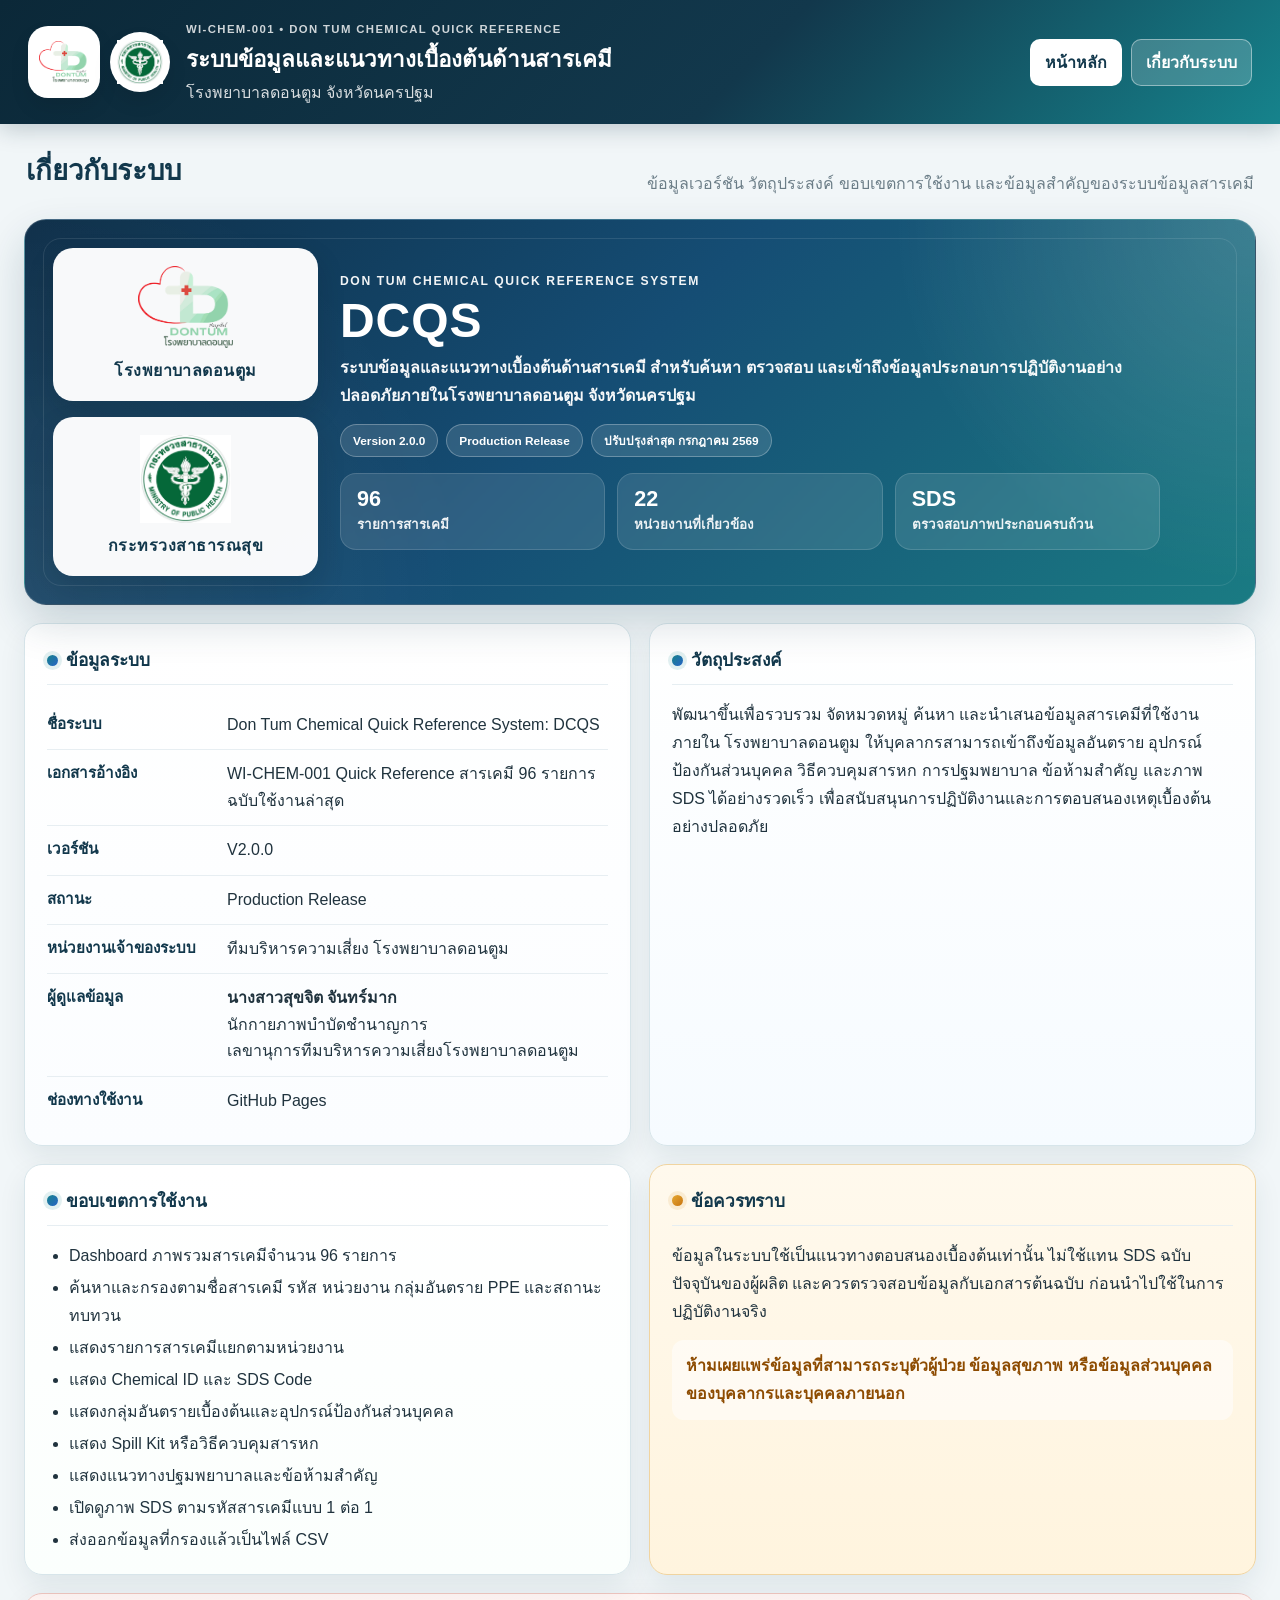
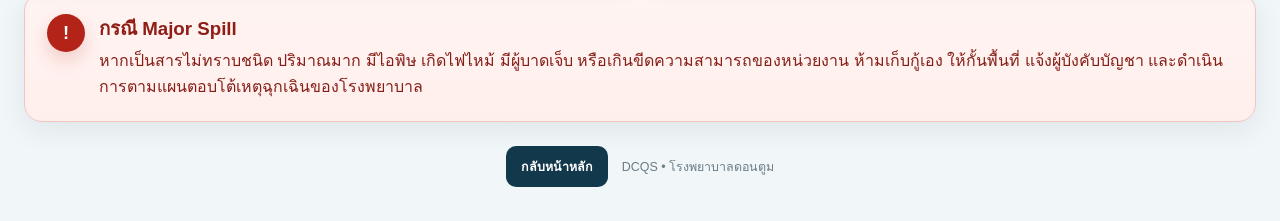
==== commit c5c4734c: "อัปเดต Dashboard เวอร์ชันโทรศัพท์และคอมพิวเตอร์" ====
--- a/about.html
+++ b/about.html
@@ -6,7 +6,7 @@
   <meta name="theme-color" content="#12384c">
   <meta name="description" content="ข้อมูลเกี่ยวกับระบบข้อมูลและแนวทางเบื้องต้นด้านสารเคมี โรงพยาบาลดอนตูม">
   <title>เกี่ยวกับระบบ | ระบบข้อมูลสารเคมี โรงพยาบาลดอนตูม</title>
-  <link rel="stylesheet" href="assets/style.css?v=21">
+  <link rel="stylesheet" href="assets/style.css?v=22">
 </head>
 <body class="about-page">
   <div class="desktop-only-notice" role="alert">
@@ -56,7 +56,7 @@
         <h1>DCQS</h1>
         <p>ระบบข้อมูลและแนวทางเบื้องต้นด้านสารเคมี สำหรับค้นหา ตรวจสอบ และเข้าถึงข้อมูลประกอบการปฏิบัติงานอย่างปลอดภัยภายในโรงพยาบาลดอนตูม จังหวัดนครปฐม</p>
         <div class="version-badges">
-          <span>Version 1.9.0</span>
+          <span>Version 2.0.0</span>
           <span>Production Release</span>
           <span>ปรับปรุงล่าสุด กรกฎาคม 2569</span>
         </div>
@@ -82,7 +82,7 @@
           </div>
           <div>
             <dt>เวอร์ชัน</dt>
-            <dd>V1.9.0</dd>
+            <dd>V2.0.0</dd>
           </div>
           <div>
             <dt>สถานะ</dt>
--- a/assets/style.css
+++ b/assets/style.css
@@ -1444,3 +1444,527 @@
   .about-hero-logos{flex-basis:265px}
   .hero-highlights{max-width:none}
 }
+
+
+/* =========================================================
+   RESTORE PHONE + DESKTOP RESPONSIVE — Version 2.0.0
+   ========================================================= */
+
+/* ยกเลิกการบังคับใช้เฉพาะคอมพิวเตอร์ */
+.desktop-only-notice{
+  display:none !important;
+}
+
+html,
+body{
+  min-width:0 !important;
+  width:100% !important;
+  max-width:100% !important;
+  overflow-x:hidden !important;
+}
+
+/* คอมพิวเตอร์ */
+@media(min-width:901px){
+  body > .topbar{
+    display:flex !important;
+  }
+
+  body > .layout{
+    display:grid !important;
+    grid-template-columns:280px minmax(0,1fr) !important;
+    min-width:0 !important;
+  }
+
+  body > .about-container{
+    display:block !important;
+  }
+
+  .sidebar{
+    position:sticky !important;
+    top:0 !important;
+    width:auto !important;
+    height:100vh !important;
+    min-height:100vh !important;
+    overflow-y:auto !important;
+    transform:none !important;
+  }
+
+  .content{
+    display:block !important;
+    min-width:0 !important;
+  }
+
+  .table-panel{
+    display:block !important;
+  }
+}
+
+/* โทรศัพท์และแท็บเล็ต */
+@media(max-width:900px){
+  html,
+  body{
+    min-width:0 !important;
+    width:100% !important;
+    overflow-x:hidden !important;
+    overflow-y:auto !important;
+  }
+
+  /* แสดงองค์ประกอบหลักที่เคยถูก desktop-only ซ่อนไว้ */
+  body > .topbar{
+    display:flex !important;
+  }
+
+  body > .layout{
+    display:block !important;
+  }
+
+  body > .about-container{
+    display:block !important;
+  }
+
+  body > .modal{
+    display:none;
+  }
+
+  body > .modal.open{
+    display:flex !important;
+  }
+
+  body > .toast{
+    display:block;
+  }
+
+  .desktop-only-notice{
+    display:none !important;
+  }
+
+  .topbar{
+    position:relative !important;
+    align-items:flex-start !important;
+    flex-direction:column !important;
+    gap:12px !important;
+    padding:13px 14px !important;
+  }
+
+  .brand{
+    width:100% !important;
+    align-items:center !important;
+    gap:10px !important;
+  }
+
+  .brand-logo-stack{
+    gap:6px !important;
+  }
+
+  .brand-logo-card.primary{
+    width:55px !important;
+    height:55px !important;
+    padding:7px !important;
+    border-radius:15px !important;
+  }
+
+  .brand-logo-card.secondary{
+    width:47px !important;
+    height:47px !important;
+    padding:5px !important;
+  }
+
+  .brand > div:last-child{
+    min-width:0 !important;
+  }
+
+  .eyebrow{
+    font-size:.55rem !important;
+    letter-spacing:.05em !important;
+    white-space:normal !important;
+  }
+
+  .brand h1{
+    margin:3px 0 !important;
+    font-size:1rem !important;
+    line-height:1.35 !important;
+  }
+
+  .brand p{
+    font-size:.7rem !important;
+    line-height:1.4 !important;
+  }
+
+  .header-actions{
+    display:grid !important;
+    grid-template-columns:repeat(2,minmax(0,1fr)) !important;
+    width:100% !important;
+    gap:7px !important;
+  }
+
+  .header-actions .btn{
+    width:100% !important;
+    min-height:42px !important;
+    padding:8px !important;
+    font-size:.75rem !important;
+  }
+
+  .layout{
+    min-width:0 !important;
+  }
+
+  .sidebar{
+    position:relative !important;
+    top:auto !important;
+    width:100% !important;
+    max-width:none !important;
+    height:auto !important;
+    min-height:0 !important;
+    padding:14px !important;
+    border-right:0 !important;
+    border-bottom:1px solid var(--border) !important;
+    overflow:visible !important;
+    transform:none !important;
+    box-shadow:none !important;
+  }
+
+  .sidebar-head{
+    position:relative !important;
+    top:auto !important;
+    margin:0 0 13px !important;
+    padding:0 !important;
+    border:0 !important;
+  }
+
+  .field{
+    margin-bottom:11px !important;
+  }
+
+  .field input,
+  .field select{
+    min-height:44px !important;
+    font-size:.9rem !important;
+  }
+
+  .note{
+    margin-top:10px !important;
+  }
+
+  .content{
+    display:block !important;
+    width:100% !important;
+    max-width:none !important;
+    min-width:0 !important;
+    margin:0 !important;
+    padding:12px !important;
+  }
+
+  .page-title{
+    align-items:flex-start !important;
+    flex-direction:column !important;
+    gap:10px !important;
+    margin-bottom:12px !important;
+  }
+
+  .page-title h2{
+    font-size:1.22rem !important;
+  }
+
+  .page-title p{
+    font-size:.78rem !important;
+    line-height:1.5 !important;
+  }
+
+  .page-title > .btn{
+    width:100% !important;
+    min-height:44px !important;
+  }
+
+  .status-banner{
+    padding:11px 12px !important;
+    font-size:.76rem !important;
+    line-height:1.55 !important;
+  }
+
+  .kpi-grid{
+    display:grid !important;
+    grid-template-columns:repeat(2,minmax(0,1fr)) !important;
+    gap:8px !important;
+    margin-bottom:12px !important;
+  }
+
+  .kpi-card{
+    min-width:0 !important;
+    min-height:82px !important;
+    padding:11px !important;
+    gap:8px !important;
+  }
+
+  .kpi-card:last-child{
+    grid-column:1/-1 !important;
+  }
+
+  .kpi-card b{
+    font-size:1.35rem !important;
+  }
+
+  .kpi-card small{
+    font-size:.66rem !important;
+    line-height:1.35 !important;
+  }
+
+  .department-panel{
+    margin-bottom:12px !important;
+  }
+
+  .department-buttons{
+    display:flex !important;
+    flex-wrap:nowrap !important;
+    overflow-x:auto !important;
+    padding:12px 14px !important;
+    -webkit-overflow-scrolling:touch !important;
+  }
+
+  .department-button{
+    flex:0 0 auto !important;
+    min-height:40px !important;
+  }
+
+  .gallery-panel[hidden]{
+    display:none !important;
+  }
+
+  .chemical-card-grid{
+    grid-template-columns:1fr !important;
+    gap:10px !important;
+    padding:12px !important;
+  }
+
+  .chemical-card-body{
+    min-width:0 !important;
+  }
+
+  .chemical-card-title-static,
+  .card-data dd,
+  .detail-paragraph{
+    overflow-wrap:anywhere !important;
+    word-break:break-word !important;
+  }
+
+  .card-actions{
+    display:grid !important;
+    grid-template-columns:1fr 1fr !important;
+    gap:8px !important;
+  }
+
+  .card-actions .btn{
+    width:100% !important;
+    min-height:42px !important;
+  }
+
+  .chart-grid{
+    display:grid !important;
+    grid-template-columns:1fr !important;
+    gap:12px !important;
+  }
+
+  .chart-box{
+    height:270px !important;
+    padding:8px 10px 14px !important;
+  }
+
+  /* ตารางยังเปิดดูได้ และเลื่อนซ้าย-ขวาภายในกรอบ */
+  .table-panel{
+    display:block !important;
+    max-width:100% !important;
+  }
+
+  .table-wrap{
+    width:100% !important;
+    max-width:100% !important;
+    overflow-x:auto !important;
+    -webkit-overflow-scrolling:touch !important;
+  }
+
+  .table-panel table{
+    min-width:2200px !important;
+  }
+
+  footer{
+    text-align:center !important;
+    line-height:1.55 !important;
+  }
+
+  /* หน้าต่างดูรายละเอียด/ภาพ */
+  .modal{
+    align-items:stretch !important;
+    padding:0 !important;
+  }
+
+  .modal-card,
+  .chemical-detail-card{
+    width:100% !important;
+    height:100dvh !important;
+    max-height:none !important;
+    border-radius:0 !important;
+  }
+
+  .modal-head{
+    min-height:58px !important;
+    padding:10px 12px !important;
+  }
+
+  .chemical-detail-body,
+  .chemical-detail-body.detail-only{
+    display:block !important;
+    padding:12px !important;
+  }
+
+  .detail-image-wrap{
+    min-height:0 !important;
+    max-height:none !important;
+    margin-bottom:12px !important;
+    overflow:auto !important;
+  }
+
+  .detail-image-wrap img{
+    width:100% !important;
+    max-height:none !important;
+    object-fit:contain !important;
+  }
+
+  .detail-grid{
+    grid-template-columns:92px minmax(0,1fr) !important;
+    gap:7px 8px !important;
+  }
+
+  /* หน้าเกี่ยวกับระบบ */
+  .about-container{
+    width:100% !important;
+    max-width:none !important;
+    padding:12px !important;
+  }
+
+  .about-page-title{
+    align-items:flex-start !important;
+    flex-direction:column !important;
+    gap:5px !important;
+  }
+
+  .about-page-title h2{
+    font-size:1.25rem !important;
+  }
+
+  .about-hero{
+    align-items:stretch !important;
+    flex-direction:column !important;
+    gap:14px !important;
+    min-height:0 !important;
+    padding:17px !important;
+    border-radius:14px !important;
+  }
+
+  .about-hero::after{
+    inset:9px !important;
+    border-radius:11px !important;
+  }
+
+  .about-hero-logos{
+    display:grid !important;
+    grid-template-columns:1fr 1fr !important;
+    flex-basis:auto !important;
+    gap:8px !important;
+  }
+
+  .hero-logo-card{
+    min-height:105px !important;
+    padding:10px !important;
+    border-radius:13px !important;
+  }
+
+  .hero-logo-card img{
+    max-height:60px !important;
+  }
+
+  .hero-logo-card span{
+    font-size:.67rem !important;
+  }
+
+  .about-hero h1{
+    font-size:2rem !important;
+  }
+
+  .about-hero p{
+    font-size:.78rem !important;
+    line-height:1.6 !important;
+  }
+
+  .version-badges{
+    gap:6px !important;
+  }
+
+  .version-badges span{
+    min-height:26px !important;
+    padding:4px 8px !important;
+    font-size:.65rem !important;
+  }
+
+  .hero-highlights{
+    grid-template-columns:1fr !important;
+    gap:7px !important;
+  }
+
+  .hero-highlight-item{
+    padding:10px 12px !important;
+  }
+
+  .about-grid{
+    grid-template-columns:1fr !important;
+    gap:10px !important;
+  }
+
+  .about-card{
+    padding:14px !important;
+    border-radius:12px !important;
+  }
+
+  .system-info-list > div{
+    grid-template-columns:1fr !important;
+    gap:4px !important;
+  }
+
+  .about-emergency{
+    padding:13px !important;
+    border-radius:12px !important;
+  }
+
+  .about-footer{
+    flex-direction:column !important;
+  }
+
+  .about-footer .btn{
+    width:100% !important;
+    min-height:44px !important;
+  }
+}
+
+@media(max-width:420px){
+  .brand-logo-card.secondary{
+    display:none !important;
+  }
+
+  .header-actions{
+    grid-template-columns:1fr !important;
+  }
+
+  .kpi-grid{
+    grid-template-columns:1fr !important;
+  }
+
+  .kpi-card:last-child{
+    grid-column:auto !important;
+  }
+
+  .card-actions{
+    grid-template-columns:1fr !important;
+  }
+
+  .about-hero-logos{
+    grid-template-columns:1fr !important;
+  }
+}
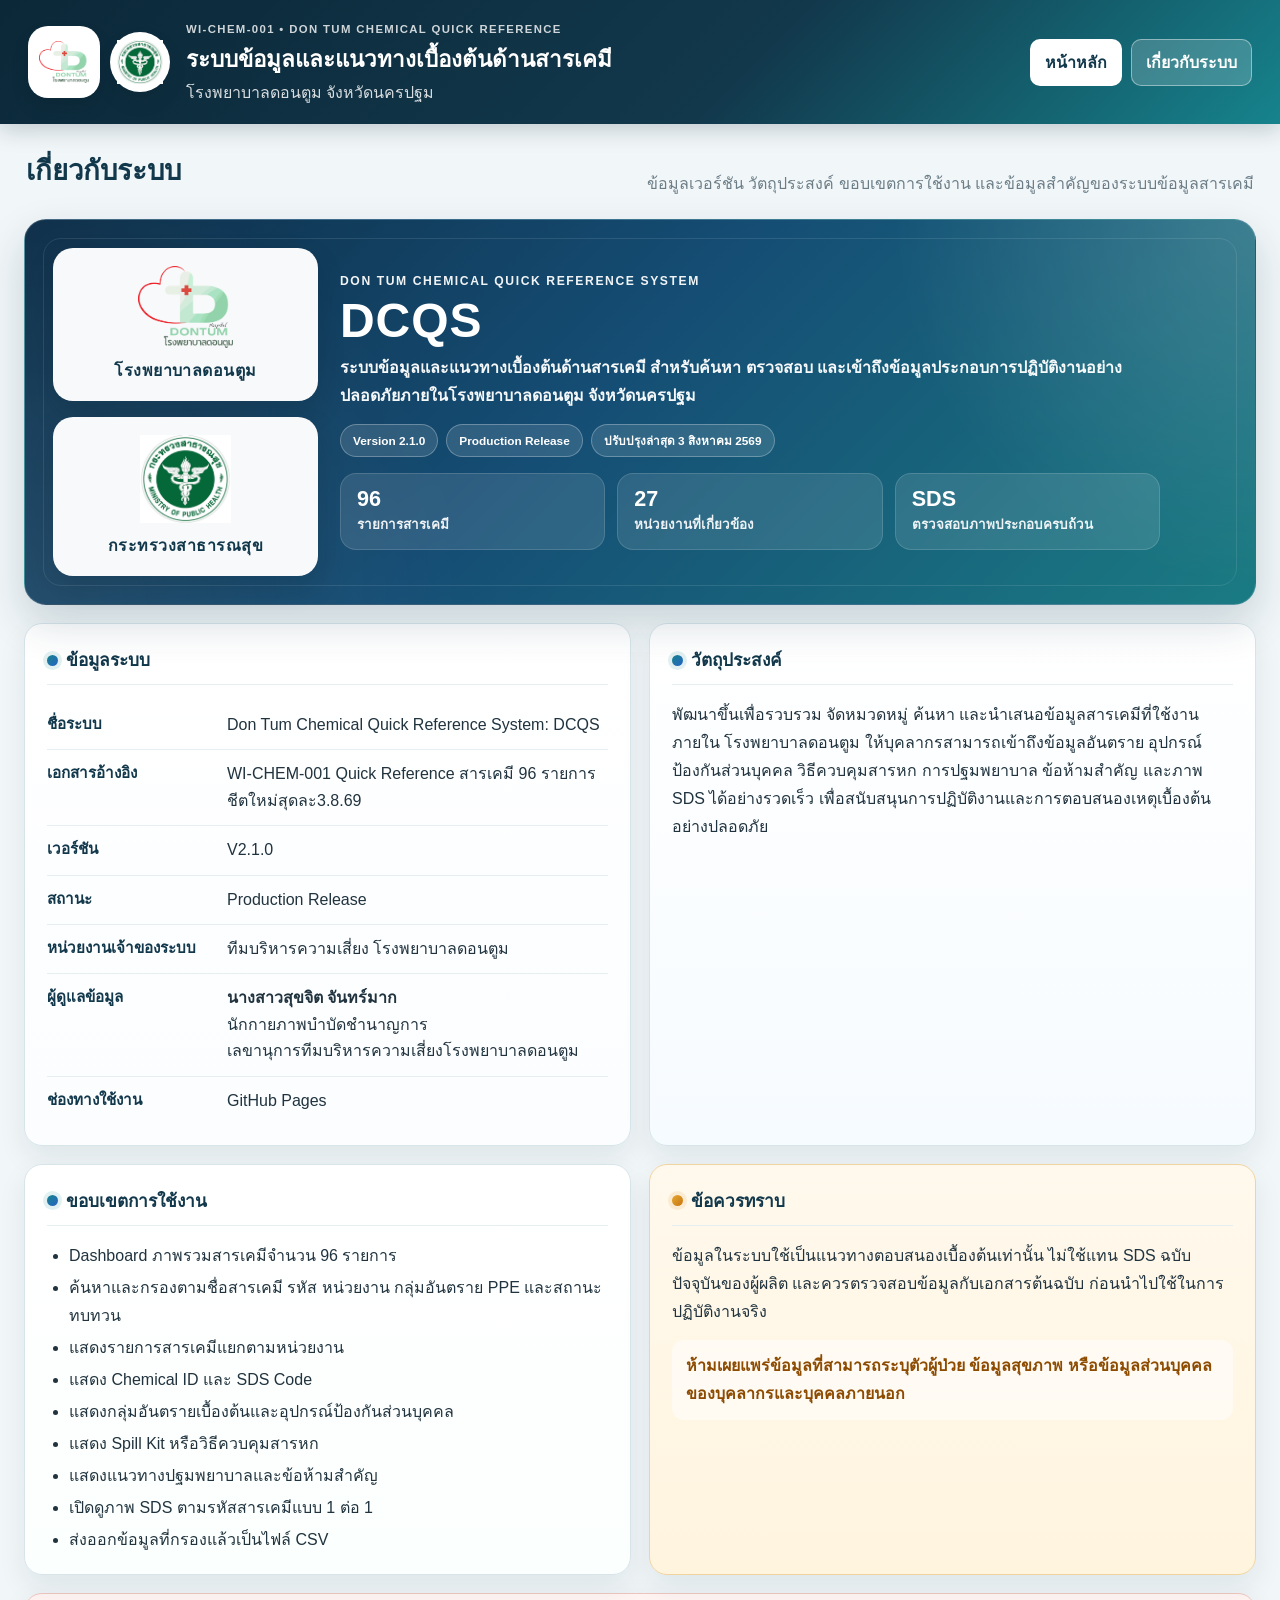
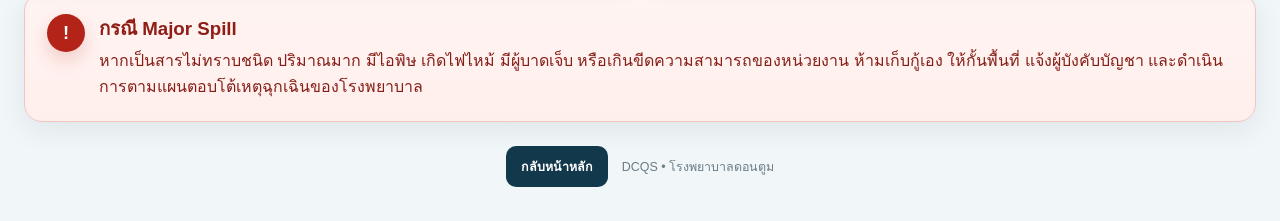
==== commit 3773cd83: "อัปเดตข้อมูลสารเคมีจากชีตใหม่สุดละ3.8.69" ====
--- a/about.html
+++ b/about.html
@@ -6,7 +6,7 @@
   <meta name="theme-color" content="#12384c">
   <meta name="description" content="ข้อมูลเกี่ยวกับระบบข้อมูลและแนวทางเบื้องต้นด้านสารเคมี โรงพยาบาลดอนตูม">
   <title>เกี่ยวกับระบบ | ระบบข้อมูลสารเคมี โรงพยาบาลดอนตูม</title>
-  <link rel="stylesheet" href="assets/style.css?v=22">
+  <link rel="stylesheet" href="assets/style.css?v=24">
 </head>
 <body class="about-page">
   <div class="desktop-only-notice" role="alert">
@@ -56,13 +56,13 @@
         <h1>DCQS</h1>
         <p>ระบบข้อมูลและแนวทางเบื้องต้นด้านสารเคมี สำหรับค้นหา ตรวจสอบ และเข้าถึงข้อมูลประกอบการปฏิบัติงานอย่างปลอดภัยภายในโรงพยาบาลดอนตูม จังหวัดนครปฐม</p>
         <div class="version-badges">
-          <span>Version 2.0.0</span>
+          <span>Version 2.1.0</span>
           <span>Production Release</span>
-          <span>ปรับปรุงล่าสุด กรกฎาคม 2569</span>
+          <span>ปรับปรุงล่าสุด 3 สิงหาคม 2569</span>
         </div>
         <div class="hero-highlights">
           <div class="hero-highlight-item"><strong>96</strong><span>รายการสารเคมี</span></div>
-          <div class="hero-highlight-item"><strong>22</strong><span>หน่วยงานที่เกี่ยวข้อง</span></div>
+          <div class="hero-highlight-item"><strong>27</strong><span>หน่วยงานที่เกี่ยวข้อง</span></div>
           <div class="hero-highlight-item"><strong>SDS</strong><span>ตรวจสอบภาพประกอบครบถ้วน</span></div>
         </div>
       </div>
@@ -78,11 +78,11 @@
           </div>
           <div>
             <dt>เอกสารอ้างอิง</dt>
-            <dd>WI-CHEM-001 Quick Reference สารเคมี 96 รายการ ฉบับใช้งานล่าสุด</dd>
+            <dd>WI-CHEM-001 Quick Reference สารเคมี 96 รายการ ชีตใหม่สุดละ3.8.69</dd>
           </div>
           <div>
             <dt>เวอร์ชัน</dt>
-            <dd>V2.0.0</dd>
+            <dd>V2.1.0</dd>
           </div>
           <div>
             <dt>สถานะ</dt>
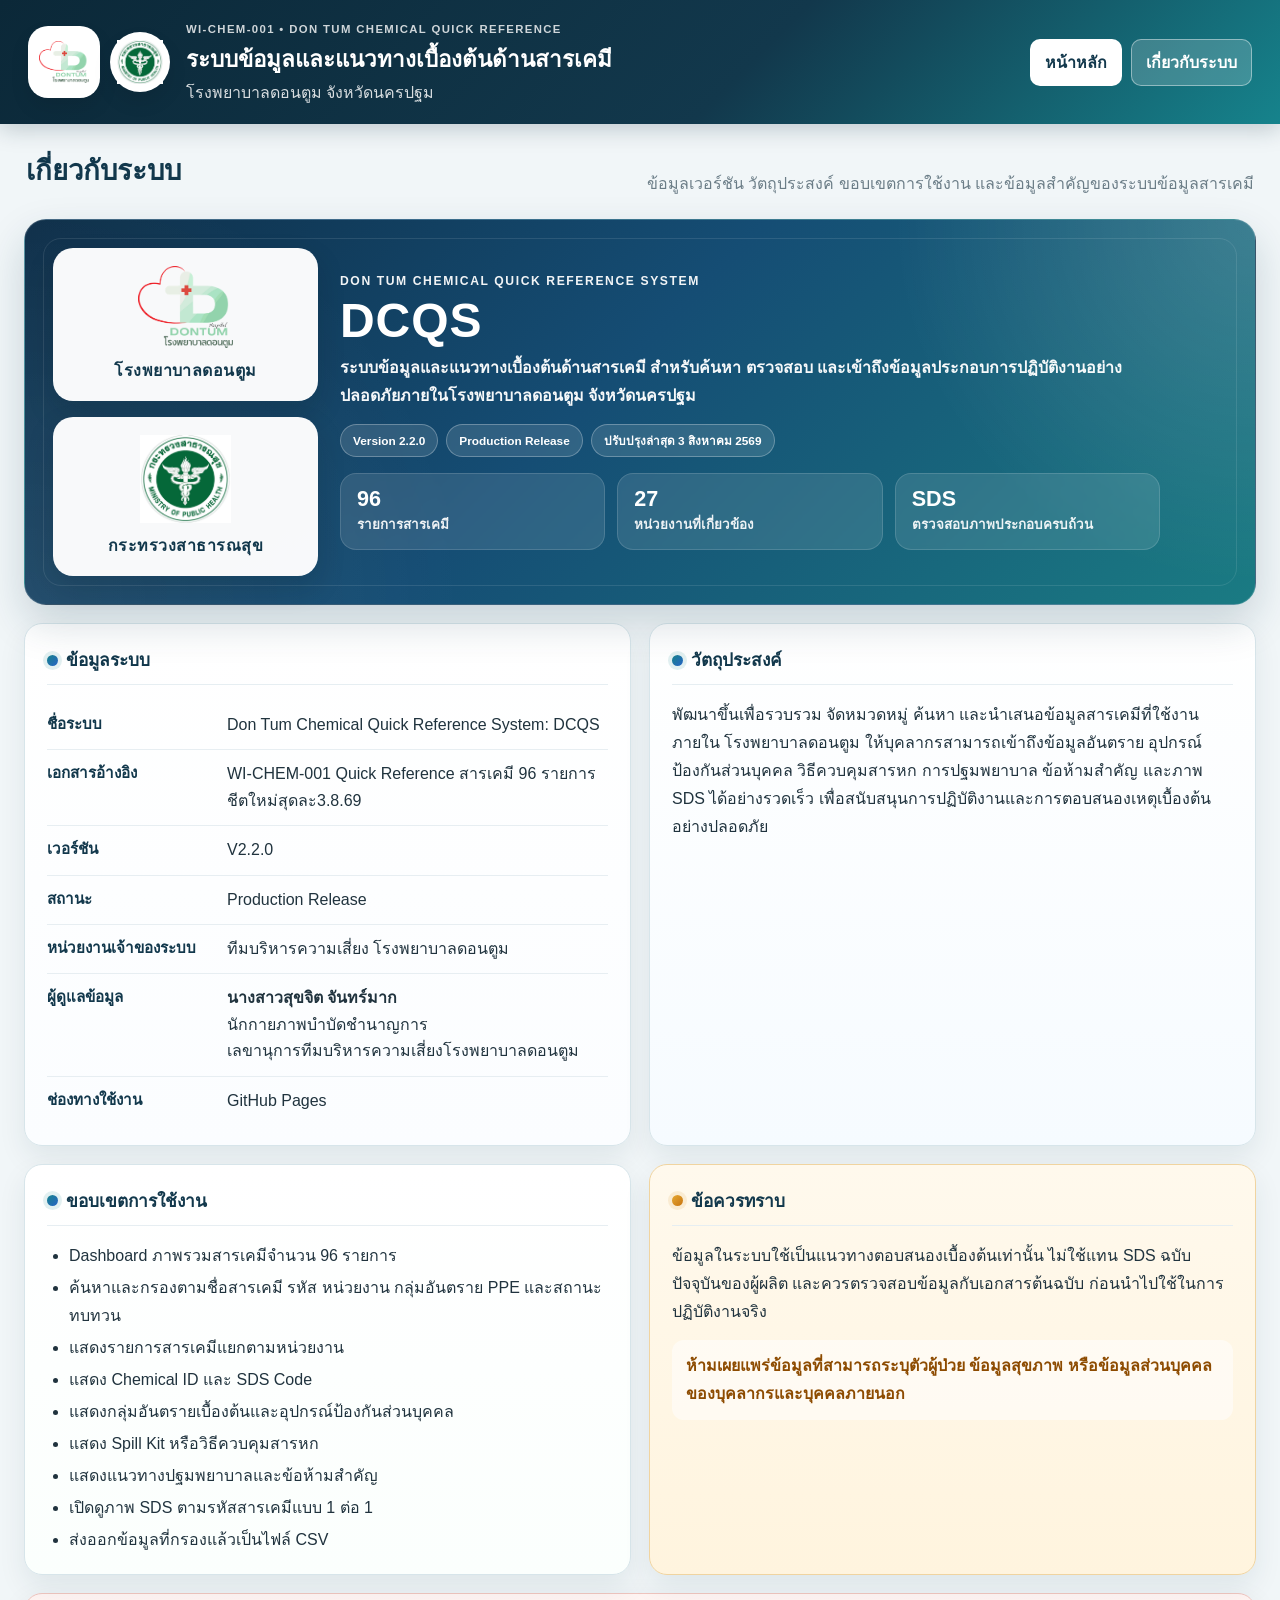
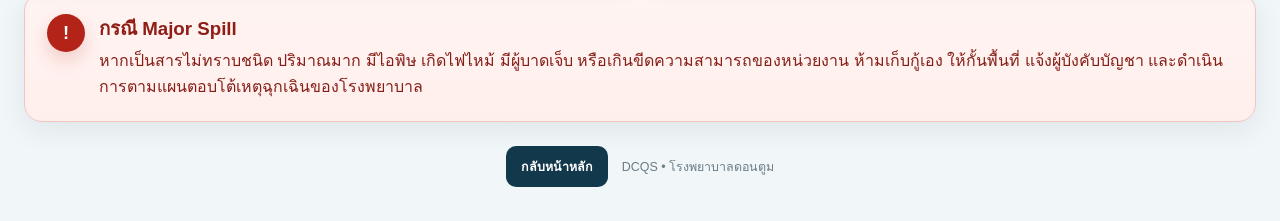
==== commit b529b10e: "เปลี่ยนภาพ SDS เป็นชุดล่าสุด" ====
--- a/about.html
+++ b/about.html
@@ -6,7 +6,7 @@
   <meta name="theme-color" content="#12384c">
   <meta name="description" content="ข้อมูลเกี่ยวกับระบบข้อมูลและแนวทางเบื้องต้นด้านสารเคมี โรงพยาบาลดอนตูม">
   <title>เกี่ยวกับระบบ | ระบบข้อมูลสารเคมี โรงพยาบาลดอนตูม</title>
-  <link rel="stylesheet" href="assets/style.css?v=24">
+  <link rel="stylesheet" href="assets/style.css?v=25">
 </head>
 <body class="about-page">
   <div class="desktop-only-notice" role="alert">
@@ -56,7 +56,7 @@
         <h1>DCQS</h1>
         <p>ระบบข้อมูลและแนวทางเบื้องต้นด้านสารเคมี สำหรับค้นหา ตรวจสอบ และเข้าถึงข้อมูลประกอบการปฏิบัติงานอย่างปลอดภัยภายในโรงพยาบาลดอนตูม จังหวัดนครปฐม</p>
         <div class="version-badges">
-          <span>Version 2.1.0</span>
+          <span>Version 2.2.0</span>
           <span>Production Release</span>
           <span>ปรับปรุงล่าสุด 3 สิงหาคม 2569</span>
         </div>
@@ -82,7 +82,7 @@
           </div>
           <div>
             <dt>เวอร์ชัน</dt>
-            <dd>V2.1.0</dd>
+            <dd>V2.2.0</dd>
           </div>
           <div>
             <dt>สถานะ</dt>
